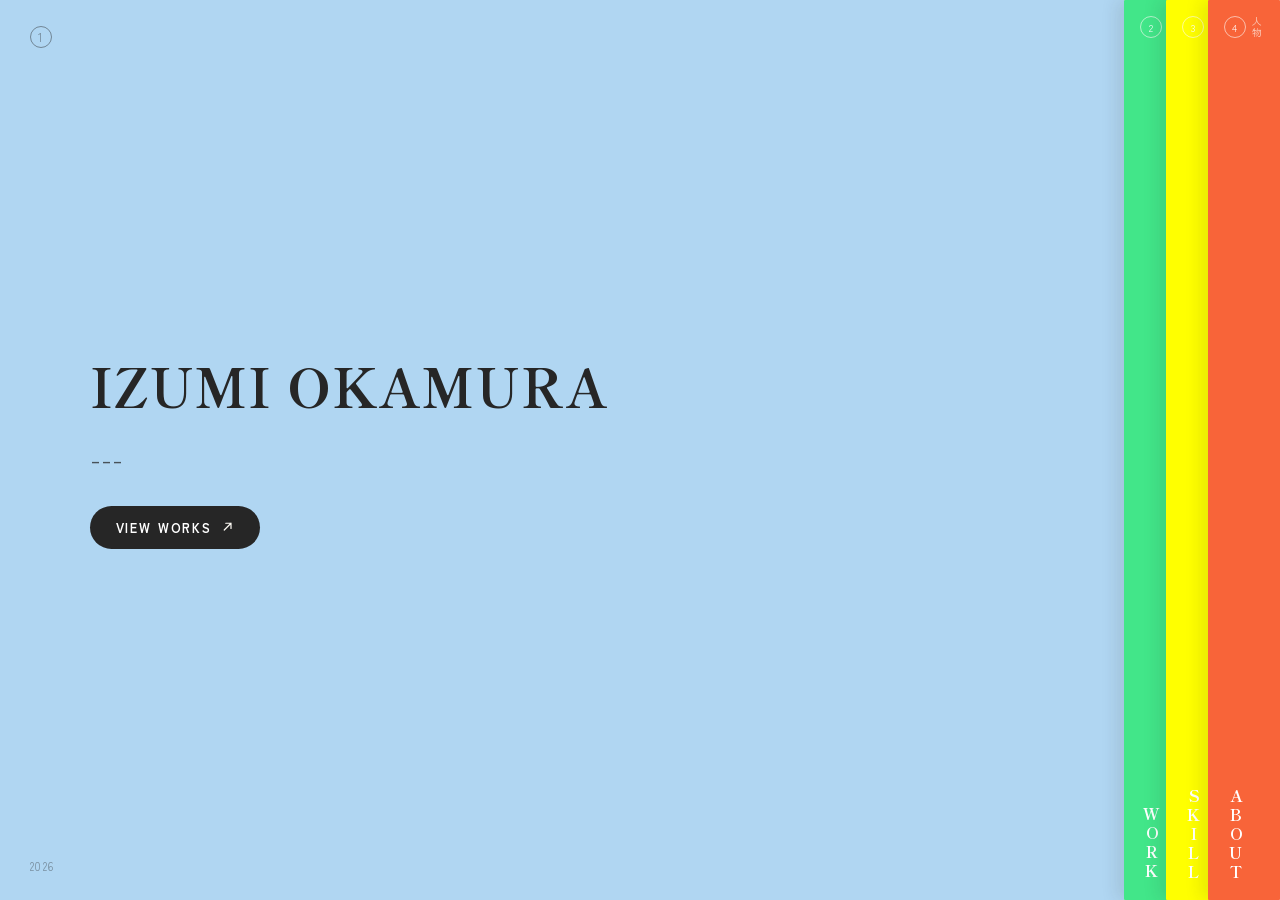
==== index.html @ 484911bc "file入れた" ====
<!DOCTYPE html>
<html lang="ja">

<head>
  <meta charset="UTF-8">
  <meta name="viewport" content="width=device-width, initial-scale=1.0, viewport-fit=cover">
  <title>IZUMI OKAMURA| PORTFOLIO</title>
  <link rel="preconnect" href="https://fonts.googleapis.com">
  <link
    href="https://fonts.googleapis.com/css2?family=Shippori+Mincho+B1:wght@500;700&family=Zen+Kaku+Gothic+New:wght@400;500;700&display=swap"
    rel="stylesheet">
  <link rel="stylesheet" href="css/style.css">
  <link rel="stylesheet" href="css/reset.css">
</head>

<body>

  <div class="top">

    <!-- ① メインカード -->
    <div class="card-main">
      <div class="card-index"><span class="num">1</span> </div>
      <div class="mark"></div>

      <div class="hero">
        <h1>IZUMI OKAMURA</h1>
        <p class="lead">
          ---
        </p>
        <a class="cta" href="works.html">
          VIEW WORKS
          <svg viewBox="0 0 16 16" fill="none">
            <path d="M3 12L12 3M12 3H5M12 3V10" stroke="#FDFBF5" stroke-width="1.6" stroke-linecap="round"
              stroke-linejoin="round" />
          </svg>
        </a>
      </div>

      <div class="year">2026</div>
    </div>

    <!-- ②③④ 重なったカード -->
    <nav class="stack" aria-label="Main navigation">
      <a class="card" href="works.html">
        <span class="card-num">2</span>
        <span class="card-jp">作品</span>
        <span class="card-label">WORK</span>
        <span class="card-en">Work</span>
        <span class="card-icon">
          <svg viewBox="0 0 16 16" fill="none">
            <path d="M3 12L12 3M12 3H5M12 3V10" stroke="#FDFBF5" stroke-width="1.6" stroke-linecap="round"
              stroke-linejoin="round" />
          </svg>
        </span>
      </a>

      <a class="card" href="skill.html">
        <span class="card-num">3</span>
        <span class="card-jp">技術</span>
        <span class="card-label">SKILL</span>
        <span class="card-en">Skill</span>
        <span class="card-icon">
          <svg viewBox="0 0 16 16" fill="none">
            <path d="M3 12L12 3M12 3H5M12 3V10" stroke="#FDFBF5" stroke-width="1.6" stroke-linecap="round"
              stroke-linejoin="round" />
          </svg>
        </span>
      </a>

      <a class="card" href="about.html">
        <span class="card-num">4</span>
        <span class="card-jp">人物</span>
        <span class="card-label">ABOUT</span>
        <span class="card-en">About</span>
        <span class="card-icon">
          <svg viewBox="0 0 16 16" fill="none">
            <path d="M3 12L12 3M12 3H5M12 3V10" stroke="#FDFBF5" stroke-width="1.6" stroke-linecap="round"
              stroke-linejoin="round" />
          </svg>
        </span>
      </a>
    </nav>

  </div>

</body>

</html>
---- css/style.css ----
@charset "UTF-8";

:root{
  --kinari: white;
  --kinari-deep: #F1EAD9;
  --sumi: #262626;
  --ai: #F86439;
  --beni: #42e689;
  --outo: yellow;
}

*{ box-sizing: border-box; margin:0; padding:0; }

html, body{
  height: 100%;
  width: 100%;
  overflow: hidden;           /* ← スクロール禁止（TOPページ用） */
  background: var(--kinari-deep);
  font-family: "Zen Kaku Gothic New", sans-serif;
  color: var(--sumi);
}

.top{
  position: relative;
  height: 100vh;
  height: 100dvh;             /* モバイルのアドレスバー分もケア */
  width: 100vw;
  display: flex;
}

/* ================= メインカード ================= */
.card-main{
  position:relative;
  flex: 1 1 auto;
  min-width: 0;
  background: transparent;
  box-shadow: 0 1px 0 white;
  overflow:hidden;
  display:flex;
  flex-direction:column;
  justify-content:center;
  padding: 0 7vw;
}

.card-main::before{
  content:"";
  position:absolute;
  inset:0;
  background-color: #B0D6F2;
  pointer-events:none;
}

.card-index{
  position:absolute;
  top: 26px;
  left: 30px;
  display:flex;
  align-items:center;
  gap:8px;
  font-size: 12px;
  letter-spacing:.1em;
  color: var(--sumi);
  opacity:.45;
}
.card-index .num{
  width: 22px; height: 22px;
  border-radius: 50%;
  border: 1px solid currentColor;
  display:flex; align-items:center; justify-content:center;
  font-size: 11px;
}

.mark{
  position:absolute;
  top: 26px;
  right: 34px;
  font-family:"Shippori Mincho B1", serif;
  font-weight:700;
  font-size: 12px;
  letter-spacing:.22em;
  color: var(--sumi);
  opacity:.5;
}

.hero{
  position: relative;
  display:flex;
  flex-direction:column;
  align-items:flex-start;
  gap: 18px;
  max-width: 40em;
}

.hero p{
  font-size: 24px;
}

.eyebrow{
  display:flex;
  align-items:center;
  gap: 10px;
  font-size: 12px;
  letter-spacing:.28em;
  color: var(--beni);
  font-weight:700;
}
.eyebrow::before{
  content:"";
  width: 24px;
  height: 1px;
  background: var(--beni);
}

h1{
  font-family:"Shippori Mincho B1", serif;
  font-weight:700;
  line-height:1.25;
  font-size: clamp(28px, 4.2vw, 54px);
  color: var(--sumi);
  letter-spacing:.02em;
}
h1 .accent{ color: var(--ai); }

.lead{
  font-size: clamp(13px, 1.1vw, 15px);
  line-height:1.9;
  color: var(--sumi);
  opacity:.75;
}

.cta{
  margin-top: 6px;
  display:inline-flex;
  align-items:center;
  gap: 10px;
  padding: 12px 26px;
  background: var(--sumi);
  color: var(--kinari);
  text-decoration:none;
  border-radius: 999px;
  font-size: 13px;
  letter-spacing:.14em;
  font-weight:700;
  transition: background .25s ease, transform .25s ease;
}
.cta:hover{ background: var(--ai); transform: translateX(2px); }
.cta svg{ width:12px; height:12px; }

.year{
  position:absolute;
  bottom: 26px;
  left: 30px;
  font-size: 11px;
  letter-spacing:.12em;
  color: var(--sumi);
  opacity:.4;
}

/* ================= 右：横に重なったカード群（TOPページ用） ================= */
.stack{
  display:flex;
  flex-direction:row;
  flex: 0 0 auto;
  height: 100%;
}

.card{
  --tone: var(--ai);
  position:relative;
  flex: 0 0 auto;
  height: 100%;
  width: 72px;
  margin-left: -30px;
  background: var(--tone);
  border-radius: 1px;
  box-shadow: -8px 0 16px rgba(42,37,34,0.10);
  overflow:hidden;
  text-decoration:none;
  cursor:pointer;
  transition: width .45s cubic-bezier(.22,1,.36,1), margin-left .45s cubic-bezier(.22,1,.36,1), box-shadow .3s ease;
  animation: settle .6s ease both;
}
.card:first-child{ margin-left: 0; }

.card:nth-child(1){ --tone: var(--beni); animation-delay:.05s; z-index: 1; }
.card:nth-child(2){ --tone: var(--outo); animation-delay:.15s; z-index: 2; }
.card:nth-child(3){ --tone: var(--ai); animation-delay:.25s; z-index: 3; }

.card:hover, .card:focus-visible{
  width: 176px;
  z-index: 10;
  box-shadow: -10px 0 22px rgba(42,37,34,0.16);
}
.card:focus-visible{ outline: 2px solid var(--kinari); outline-offset:-4px; }

.card-num{
  position:absolute;
  top: 16px; left: 16px;
  width: 22px; height: 22px;
  border-radius: 50%;
  border: 1px solid rgba(253,251,245,0.6);
  color: var(--kinari);
  display:flex; align-items:center; justify-content:center;
  font-size: 10px;
  letter-spacing:.02em;
}

.card-jp{
  position:absolute;
  top: 16px; right: 16px;
  writing-mode: vertical-rl;
  font-size: 10px;
  letter-spacing:.15em;
  color: rgba(253,251,245,0.7);
}

.card-label{
  position:absolute;
  left: 16px; bottom: 18px;
  writing-mode: vertical-rl;
  text-orientation: upright;
  font-family:"Shippori Mincho B1", serif;
  font-weight:700;
  font-size: 16px;
  letter-spacing:.18em;
  color: var(--kinari);
}

.card-icon{
  position:absolute;
  right: 18px; bottom: 18px;
  width: 34px; height: 34px;
  border-radius: 50%;
  background: rgba(253,251,245,0.18);
  display:flex; align-items:center; justify-content:center;
  opacity:0;
  transform: scale(.7);
  transition: opacity .3s ease .1s, transform .3s ease .1s;
}
.card:hover .card-icon, .card:focus-visible .card-icon{
  opacity:1; transform: scale(1);
}
.card-icon svg{ width:14px; height:14px; }

.card-en{
  position:absolute;
  left: 60px; bottom: 20px;
  font-family:"Shippori Mincho B1", serif;
  font-weight:700;
  font-size: 20px;
  color: var(--kinari);
  white-space:nowrap;
  opacity:0;
  transform: translateX(8px);
  transition: opacity .3s ease .1s, transform .35s ease .1s;
}
.card:hover .card-en, .card:focus-visible .card-en{
  opacity:1; transform: translateX(0);
}

@keyframes settle{
  from{ transform: translateY(16px); opacity:0; }
  to{ transform: translateY(0); opacity:1; }
}

@media (prefers-reduced-motion: reduce){
  .card, .card-icon, .card-en, .cta{ transition:none; animation:none; }
}

/* ---- レスポンシブ：1画面固定を維持しつつ縮小 ---- */
@media (max-width: 860px){
  .top{ padding: 14px; gap: 10px; }
  .card-main{ padding: 0 6vw; border-radius: 22px; }
  .card{ width: 56px; margin-left: -22px; border-radius: 18px; }
  .card:hover, .card:focus-visible{ width: 120px; }
  .card-label{ font-size: 14px; }
  .card-en{ font-size: 16px; left: 46px; }
  .year{ display:none; }
}

@media (max-width: 480px){
  .top{ padding: 10px; gap: 8px; }
  .card-main{ padding: 0 20px; border-radius: 18px; }
  .mark{ display:none; }
  .card-index{ font-size: 10px; }
  .lead{ font-size: 12px; }
  .cta{ padding: 10px 20px; font-size: 12px; }
  .card{ width: 44px; margin-left: -18px; border-radius: 14px; }
  .card:hover, .card:focus-visible{ width: 98px; }
  .card-num{ width:18px; height:18px; font-size:9px; }
  .card-jp{ display:none; }
  .card-label{ font-size: 12px; bottom: 14px; left: 12px; }
  .card-icon{ width: 26px; height: 26px; right: 12px; bottom: 12px; }
  .card-en{ font-size: 13px; left: 38px; bottom: 15px; }
}

/* works.css: WORKページ専用。style.css の共通トークン(--kinari等)を前提にしてます */

body.works-body{
  height: auto;
  overflow: auto;         /* ← TOPページと違い、こっちはスクロールOK */
  background: var(--kinari-deep);
}

/* ================= ヘッダー ================= */
.works-header{
  position: sticky;
  top: 0;
  z-index: 20;
  display:flex;
  align-items:center;
  justify-content:space-between;
  padding: 20px 32px;
  background: rgba(241,234,217,0.85);
  backdrop-filter: blur(6px);
  border-bottom: 1px solid rgba(38,38,38,0.08);
}

.works-header .brand{
  font-family:"Shippori Mincho B1", serif;
  font-weight:700;
  font-size: 13px;
  letter-spacing:.18em;
  color: var(--sumi);
  text-decoration:none;
  opacity:.8;
}

/* 小さいカードナビ（TOPの.stackを横並び・小型化したバージョン） */
.mini-stack{
  display:flex;
  gap: 6px;
}

.mini-card{
  display:flex;
  align-items:center;
  gap: 6px;
  padding: 7px 14px;
  border-radius: 999px;
  background: transparent;
  color: var(--sumi);
  text-decoration:none;
  font-size: 12px;
  letter-spacing:.08em;
  font-weight:500;
  opacity:.55;
  transition: background .2s ease, opacity .2s ease, color .2s ease;
}

.mini-card:hover{
  opacity: 1;
  background: rgba(38,38,38,0.06);
}

.mini-card.is-current{
  opacity: 1;
  background: var(--sumi);
  color: var(--kinari);
}

.mini-num{
  width: 16px; height: 16px;
  border-radius: 50%;
  border: 1px solid currentColor;
  font-size: 9px;
  display:flex; align-items:center; justify-content:center;
}

/* ================= メインコンテンツ ================= */
.works-main{
  max-width: 1100px;
  margin: 0 auto;
  padding: 64px 32px 100px;
}

.works-intro{
  max-width: 40em;
  margin-bottom: 48px;
}

.works-intro .eyebrow{
  display:flex;
  align-items:center;
  gap: 10px;
  font-size: 12px;
  letter-spacing:.28em;
  color: var(--beni);
  font-weight:700;
  margin-bottom: 14px;
}
.works-intro .eyebrow::before{
  content:"";
  width: 24px;
  height: 1px;
  background: var(--beni);
}

.works-intro h1{
  font-family:"Shippori Mincho B1", serif;
  font-weight:700;
  font-size: clamp(28px, 3.6vw, 44px);
  margin-bottom: 16px;
}

.works-intro .lead{
  font-size: 14px;
  line-height:1.9;
  opacity:.75;
}

/* ================= 作品グリッド ================= */
.works-grid{
  display:grid;
  grid-template-columns: repeat(auto-fit, minmax(260px, 1fr));
  gap: 24px;
}

.work-card{
  --tone: var(--ai);
  position:relative;
  display:flex;
  flex-direction:column;
  background: var(--kinari);
  border-radius: 20px;
  overflow:hidden;
  text-decoration:none;
  color: var(--sumi);
  box-shadow: 0 1px 0 rgba(38,38,38,0.05);
  transition: transform .3s ease, box-shadow .3s ease;
}

.work-card:hover{
  transform: translateY(-4px);
  box-shadow: 0 14px 28px rgba(38,38,38,0.12);
}

.work-thumb{
  height: 150px;
  display:flex;
  align-items:center;
  justify-content:center;
  background: var(--tone);
}
.work-thumb svg{ width: 44px; height: 44px; opacity:.9; }

.work-body{
  padding: 20px 22px 24px;
  display:flex;
  flex-direction:column;
  gap: 8px;
}

.work-tag{
  font-size: 10px;
  letter-spacing:.14em;
  font-weight:700;
  color: var(--tone);
  filter: brightness(.7);
}

.work-body h2{
  font-family:"Shippori Mincho B1", serif;
  font-weight:700;
  font-size: 18px;
  line-height:1.4;
}

.work-body p{
  font-size: 12.5px;
  line-height:1.8;
  opacity:.7;
}

.work-stack{
  display:flex;
  flex-wrap:wrap;
  gap: 6px;
  margin-top: 6px;
  list-style:none;
}
.work-stack li{
  font-size: 10px;
  letter-spacing:.04em;
  padding: 4px 10px;
  border-radius: 999px;
  background: rgba(38,38,38,0.06);
  opacity:.7;
}

.work-card--placeholder{
  opacity: .55;
  cursor: default;
}
.work-card--placeholder:hover{
  transform:none;
  box-shadow: 0 1px 0 rgba(38,38,38,0.05);
}

/* ---- レスポンシブ ---- */
@media (max-width: 640px){
  .works-header{ padding: 14px 18px; flex-wrap:wrap; gap: 10px; }
  .mini-card{ padding: 6px 10px; font-size: 11px; }
  .mini-label{ display: none; }
  .works-main{ padding: 40px 18px 80px; }
  .works-intro{ margin-bottom: 32px; }
}
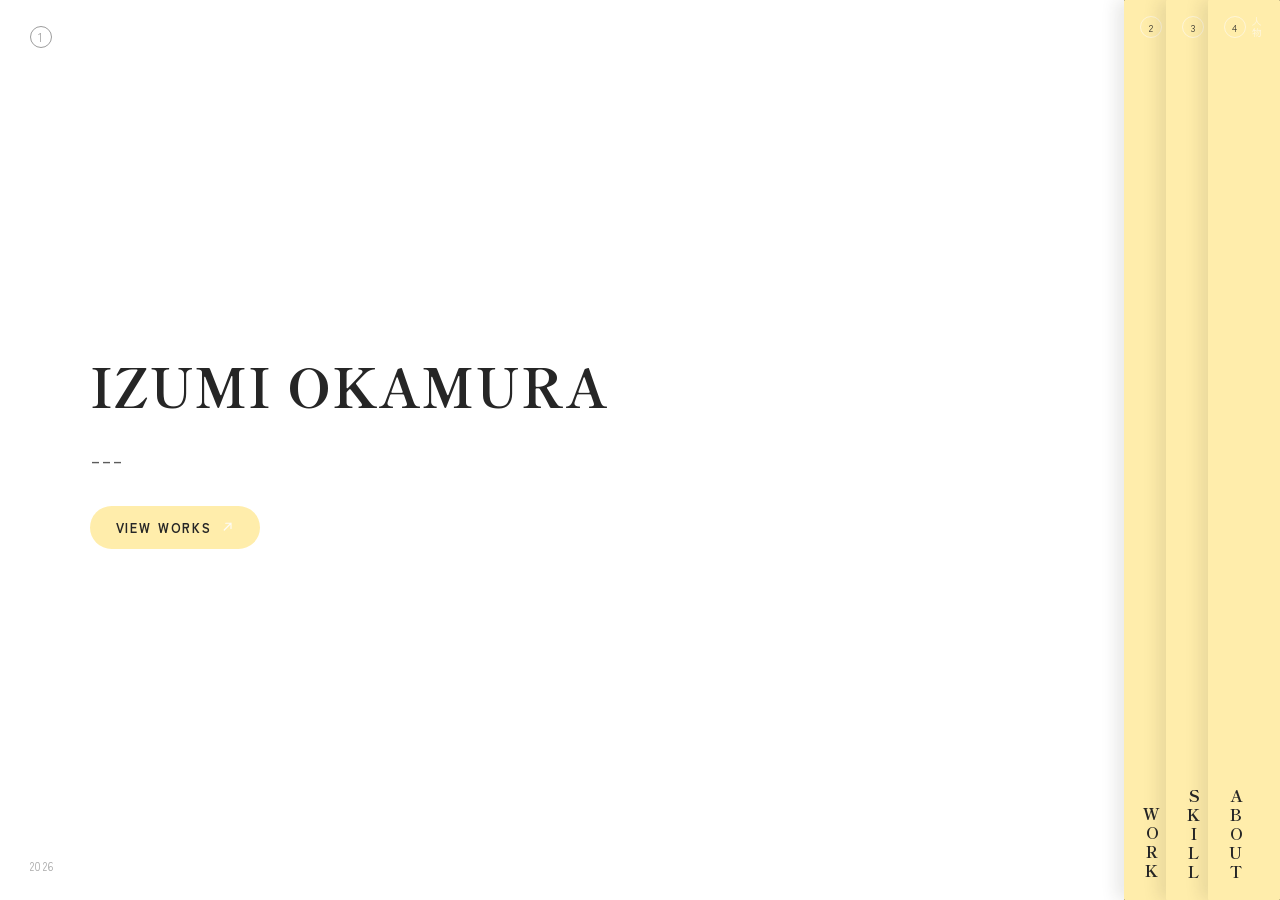
==== commit 73b17983: "additional work-page" ====
--- a/index.html
+++ b/index.html
@@ -4,7 +4,7 @@
 <head>
   <meta charset="UTF-8">
   <meta name="viewport" content="width=device-width, initial-scale=1.0, viewport-fit=cover">
-  <title>IZUMI OKAMURA| PORTFOLIO</title>
+  <title>IZUMI OKAMURA | PORTFOLIO</title>
   <link rel="preconnect" href="https://fonts.googleapis.com">
   <link
     href="https://fonts.googleapis.com/css2?family=Shippori+Mincho+B1:wght@500;700&family=Zen+Kaku+Gothic+New:wght@400;500;700&display=swap"
--- a/css/style.css
+++ b/css/style.css
@@ -1,12 +1,12 @@
 @charset "UTF-8";
 
 :root{
-  --kinari: white;
-  --kinari-deep: #F1EAD9;
+  --kinari: #262626;
+  --kinari-deep: #262626;
   --sumi: #262626;
-  --ai: #F86439;
-  --beni: #42e689;
-  --outo: yellow;
+  --ai: #ffedab;
+  --beni: #ffedab;
+  --outo: #ffedab;
 }
 
 *{ box-sizing: border-box; margin:0; padding:0; }
@@ -14,7 +14,7 @@
 html, body{
   height: 100%;
   width: 100%;
-  overflow: hidden;           /* ← スクロール禁止（TOPページ用） */
+  overflow: hidden;
   background: var(--kinari-deep);
   font-family: "Zen Kaku Gothic New", sans-serif;
   color: var(--sumi);
@@ -46,7 +46,7 @@
   content:"";
   position:absolute;
   inset:0;
-  background-color: #B0D6F2;
+  background-color:white;
   pointer-events:none;
 }
 
@@ -134,8 +134,8 @@
   align-items:center;
   gap: 10px;
   padding: 12px 26px;
-  background: var(--sumi);
-  color: var(--kinari);
+  background: #ffedab;
+  color: #262626;
   text-decoration:none;
   border-radius: 999px;
   font-size: 13px;
@@ -267,6 +267,108 @@
   .card, .card-icon, .card-en, .cta{ transition:none; animation:none; }
 }
 
+/* ================= skill================= */
+
+.skill-section{
+  margin-bottom: 48px;
+}
+
+.skill-section-title{
+  display:flex;
+  align-items:center;
+  gap: 12px;
+  font-family:"Shippori Mincho B1", serif;
+  font-weight:700;
+  font-size: 20px;
+  margin-bottom: 20px;
+}
+
+.skill-num{
+  font-family:"Zen Kaku Gothic New", sans-serif;
+  font-size: 11px;
+  font-weight:700;
+  letter-spacing:.1em;
+  color: var(--sumi);
+  opacity:.4;
+  border: 1px solid currentColor;
+  border-radius: 999px;
+  padding: 3px 10px;
+}
+
+.skill-grid{
+  display:grid;
+  grid-template-columns: repeat(auto-fit, minmax(220px, 1fr));
+  gap: 18px;
+}
+
+.skill-card{
+  --tone: var(--ai);
+  background:#ccc;
+  border-radius: 16px;
+  padding: 20px 22px;
+  box-shadow: 0 1px 0 rgba(38,38,38,0.05);
+}
+
+.skill-name{
+  display:block;
+  font-family:"Shippori Mincho B1", serif;
+  font-weight:700;
+  font-size: 15px;
+  margin-bottom: 10px;
+}
+
+.skill-bar{
+  height: 6px;
+  border-radius: 999px;
+  background: rgba(38,38,38,0.08);
+  overflow:hidden;
+  margin-bottom: 12px;
+}
+.skill-bar span{
+  display:block;
+  height: 100%;
+  background: white;
+  border-radius: inherit;
+}
+
+.skill-card p{
+  font-size: 12px;
+  line-height:1.8;
+  opacity:.7;
+}
+
+.skill-tags{
+  display:flex;
+  flex-wrap:wrap;
+  gap: 10px;
+}
+.skill-tags span{
+  font-size: 12px;
+  letter-spacing:.04em;
+  padding: 8px 16px;
+  border-radius: 999px;
+  background: #ccc;
+  box-shadow: 0 1px 0 rgba(38,38,38,0.05);
+}
+
+.skill-section--highlight{
+  background: rgba(248,100,57,0.06);
+  border-radius: 20px;
+  padding: 28px 28px 32px;
+}
+
+.skill-note{
+  margin-top: 18px;
+  font-size: 13px;
+  line-height:1.9;
+  opacity:.75;
+  max-width: 42em;
+}
+
+@media (max-width: 640px){
+  .skill-section--highlight{ padding: 20px; }
+}
+
 /* ---- レスポンシブ：1画面固定を維持しつつ縮小 ---- */
 @media (max-width: 860px){
   .top{ padding: 14px; gap: 10px; }
@@ -295,11 +397,11 @@
 }
 
 /* works.css: WORKページ専用。style.css の共通トークン(--kinari等)を前提にしてます */
-
+html.works-page,
 body.works-body{
   height: auto;
-  overflow: auto;         /* ← TOPページと違い、こっちはスクロールOK */
-  background: var(--kinari-deep);
+  overflow: auto; 
+  background: white;
 }
 
 /* ================= ヘッダー ================= */
@@ -311,7 +413,7 @@
   align-items:center;
   justify-content:space-between;
   padding: 20px 32px;
-  background: rgba(241,234,217,0.85);
+  background: #ffedab;
   backdrop-filter: blur(6px);
   border-bottom: 1px solid rgba(38,38,38,0.08);
 }
@@ -321,7 +423,7 @@
   font-weight:700;
   font-size: 13px;
   letter-spacing:.18em;
-  color: var(--sumi);
+  color: whitesmoke;
   text-decoration:none;
   opacity:.8;
 }
@@ -339,7 +441,7 @@
   padding: 7px 14px;
   border-radius: 999px;
   background: transparent;
-  color: var(--sumi);
+  color: white;
   text-decoration:none;
   font-size: 12px;
   letter-spacing:.08em;
@@ -355,7 +457,7 @@
 
 .mini-card.is-current{
   opacity: 1;
-  background: var(--sumi);
+  background: white;
   color: var(--kinari);
 }
 
@@ -393,7 +495,7 @@
   content:"";
   width: 24px;
   height: 1px;
-  background: var(--beni);
+  background: lightblue;
 }
 
 .works-intro h1{
@@ -421,7 +523,7 @@
   position:relative;
   display:flex;
   flex-direction:column;
-  background: var(--kinari);
+  background: white;
   border-radius: 20px;
   overflow:hidden;
   text-decoration:none;
@@ -497,6 +599,16 @@
   box-shadow: 0 1px 0 rgba(38,38,38,0.05);
 }
 
+
+
+
+
+
+
+
+
+
+
 /* ---- レスポンシブ ---- */
 @media (max-width: 640px){
   .works-header{ padding: 14px 18px; flex-wrap:wrap; gap: 10px; }
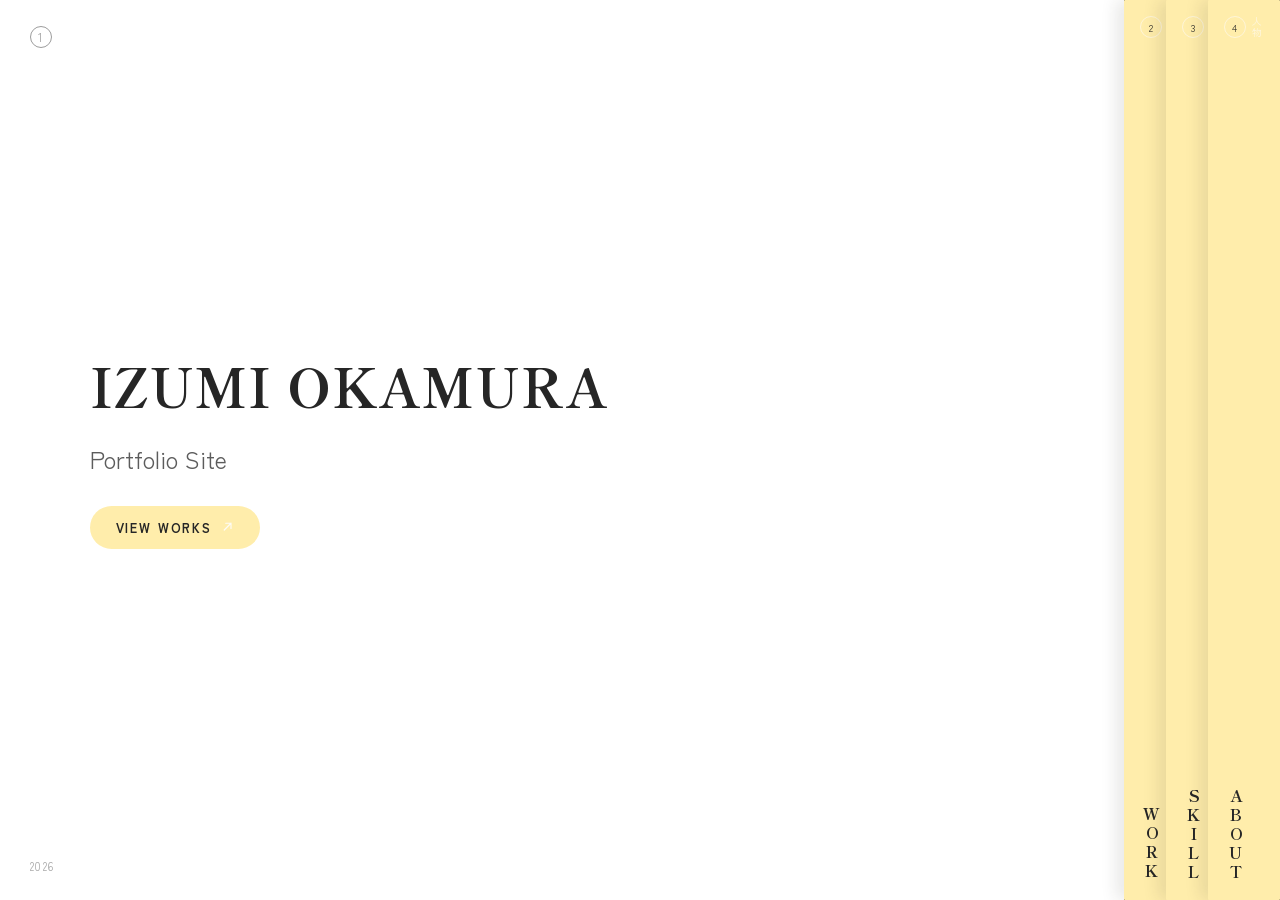
==== commit 186a3bec: "aboutページの追加" ====
--- a/index.html
+++ b/index.html
@@ -25,7 +25,7 @@
       <div class="hero">
         <h1>IZUMI OKAMURA</h1>
         <p class="lead">
-          ---
+          Portfolio Site
         </p>
         <a class="cta" href="works.html">
           VIEW WORKS
--- a/css/style.css
+++ b/css/style.css
@@ -1,6 +1,6 @@
 @charset "UTF-8";
 
-:root{
+:root {
   --kinari: #262626;
   --kinari-deep: #262626;
   --sumi: #262626;
@@ -9,9 +9,14 @@
   --outo: #ffedab;
 }
 
-*{ box-sizing: border-box; margin:0; padding:0; }
-
-html, body{
+* {
+  box-sizing: border-box;
+  margin: 0;
+  padding: 0;
+}
+
+html,
+body {
   height: 100%;
   width: 100%;
   overflow: hidden;
@@ -20,586 +25,1220 @@
   color: var(--sumi);
 }
 
-.top{
+.top {
   position: relative;
   height: 100vh;
-  height: 100dvh;             /* モバイルのアドレスバー分もケア */
+  height: 100dvh;
   width: 100vw;
   display: flex;
 }
 
 /* ================= メインカード ================= */
-.card-main{
-  position:relative;
+.card-main {
+  position: relative;
   flex: 1 1 auto;
   min-width: 0;
   background: transparent;
   box-shadow: 0 1px 0 white;
-  overflow:hidden;
-  display:flex;
-  flex-direction:column;
-  justify-content:center;
+  overflow: hidden;
+  display: flex;
+  flex-direction: column;
+  justify-content: center;
   padding: 0 7vw;
 }
 
-.card-main::before{
-  content:"";
-  position:absolute;
-  inset:0;
-  background-color:white;
-  pointer-events:none;
-}
-
-.card-index{
-  position:absolute;
+.card-main::before {
+  content: "";
+  position: absolute;
+  inset: 0;
+  background-color: white;
+  pointer-events: none;
+}
+
+.card-index {
+  position: absolute;
   top: 26px;
   left: 30px;
-  display:flex;
-  align-items:center;
-  gap:8px;
+  display: flex;
+  align-items: center;
+  gap: 8px;
   font-size: 12px;
-  letter-spacing:.1em;
+  letter-spacing: .1em;
   color: var(--sumi);
-  opacity:.45;
-}
-.card-index .num{
-  width: 22px; height: 22px;
+  opacity: .45;
+}
+
+.card-index .num {
+  width: 22px;
+  height: 22px;
   border-radius: 50%;
   border: 1px solid currentColor;
-  display:flex; align-items:center; justify-content:center;
+  display: flex;
+  align-items: center;
+  justify-content: center;
   font-size: 11px;
 }
 
-.mark{
-  position:absolute;
+.mark {
+  position: absolute;
   top: 26px;
   right: 34px;
-  font-family:"Shippori Mincho B1", serif;
-  font-weight:700;
+  font-family: "Shippori Mincho B1", serif;
+  font-weight: 700;
   font-size: 12px;
-  letter-spacing:.22em;
+  letter-spacing: .22em;
   color: var(--sumi);
-  opacity:.5;
-}
-
-.hero{
+  opacity: .5;
+}
+
+.hero {
   position: relative;
-  display:flex;
-  flex-direction:column;
-  align-items:flex-start;
+  display: flex;
+  flex-direction: column;
+  align-items: flex-start;
   gap: 18px;
   max-width: 40em;
 }
 
-.hero p{
+.hero p {
   font-size: 24px;
 }
 
-.eyebrow{
-  display:flex;
-  align-items:center;
+.eyebrow {
+  display: flex;
+  align-items: center;
   gap: 10px;
   font-size: 12px;
-  letter-spacing:.28em;
+  letter-spacing: .28em;
   color: var(--beni);
-  font-weight:700;
-}
-.eyebrow::before{
-  content:"";
+  font-weight: 700;
+}
+
+.eyebrow::before {
+  content: "";
   width: 24px;
   height: 1px;
   background: var(--beni);
 }
 
-h1{
-  font-family:"Shippori Mincho B1", serif;
-  font-weight:700;
-  line-height:1.25;
+h1 {
+  font-family: "Shippori Mincho B1", serif;
+  font-weight: 700;
+  line-height: 1.25;
   font-size: clamp(28px, 4.2vw, 54px);
   color: var(--sumi);
-  letter-spacing:.02em;
-}
-h1 .accent{ color: var(--ai); }
-
-.lead{
+  letter-spacing: .02em;
+}
+
+h1 .accent {
+  color: var(--ai);
+}
+
+.lead {
   font-size: clamp(13px, 1.1vw, 15px);
-  line-height:1.9;
+  line-height: 1.9;
   color: var(--sumi);
-  opacity:.75;
-}
-
-.cta{
+  opacity: .75;
+}
+
+.cta {
   margin-top: 6px;
-  display:inline-flex;
-  align-items:center;
+  display: inline-flex;
+  align-items: center;
   gap: 10px;
   padding: 12px 26px;
   background: #ffedab;
   color: #262626;
-  text-decoration:none;
+  text-decoration: none;
   border-radius: 999px;
   font-size: 13px;
-  letter-spacing:.14em;
-  font-weight:700;
+  letter-spacing: .14em;
+  font-weight: 700;
   transition: background .25s ease, transform .25s ease;
 }
-.cta:hover{ background: var(--ai); transform: translateX(2px); }
-.cta svg{ width:12px; height:12px; }
-
-.year{
-  position:absolute;
+
+.cta:hover {
+  background: var(--ai);
+  transform: translateX(2px);
+}
+
+.cta svg {
+  width: 12px;
+  height: 12px;
+}
+
+.year {
+  position: absolute;
   bottom: 26px;
   left: 30px;
   font-size: 11px;
-  letter-spacing:.12em;
+  letter-spacing: .12em;
   color: var(--sumi);
-  opacity:.4;
+  opacity: .4;
 }
 
 /* ================= 右：横に重なったカード群（TOPページ用） ================= */
-.stack{
-  display:flex;
-  flex-direction:row;
+.stack {
+  display: flex;
+  flex-direction: row;
   flex: 0 0 auto;
   height: 100%;
 }
 
-.card{
+.card {
   --tone: var(--ai);
-  position:relative;
+  position: relative;
   flex: 0 0 auto;
   height: 100%;
   width: 72px;
   margin-left: -30px;
   background: var(--tone);
   border-radius: 1px;
-  box-shadow: -8px 0 16px rgba(42,37,34,0.10);
-  overflow:hidden;
-  text-decoration:none;
-  cursor:pointer;
-  transition: width .45s cubic-bezier(.22,1,.36,1), margin-left .45s cubic-bezier(.22,1,.36,1), box-shadow .3s ease;
+  box-shadow: -8px 0 16px rgba(42, 37, 34, 0.10);
+  overflow: hidden;
+  text-decoration: none;
+  cursor: pointer;
+  transition: width .45s cubic-bezier(.22, 1, .36, 1), margin-left .45s cubic-bezier(.22, 1, .36, 1), box-shadow .3s ease;
   animation: settle .6s ease both;
 }
-.card:first-child{ margin-left: 0; }
-
-.card:nth-child(1){ --tone: var(--beni); animation-delay:.05s; z-index: 1; }
-.card:nth-child(2){ --tone: var(--outo); animation-delay:.15s; z-index: 2; }
-.card:nth-child(3){ --tone: var(--ai); animation-delay:.25s; z-index: 3; }
-
-.card:hover, .card:focus-visible{
+
+.card:first-child {
+  margin-left: 0;
+}
+
+.card:nth-child(1) {
+  --tone: var(--beni);
+  animation-delay: .05s;
+  z-index: 1;
+}
+
+.card:nth-child(2) {
+  --tone: var(--outo);
+  animation-delay: .15s;
+  z-index: 2;
+}
+
+.card:nth-child(3) {
+  --tone: var(--ai);
+  animation-delay: .25s;
+  z-index: 3;
+}
+
+.card:hover,
+.card:focus-visible {
   width: 176px;
   z-index: 10;
-  box-shadow: -10px 0 22px rgba(42,37,34,0.16);
-}
-.card:focus-visible{ outline: 2px solid var(--kinari); outline-offset:-4px; }
-
-.card-num{
-  position:absolute;
-  top: 16px; left: 16px;
-  width: 22px; height: 22px;
+  box-shadow: -10px 0 22px rgba(42, 37, 34, 0.16);
+}
+
+.card:focus-visible {
+  outline: 2px solid var(--kinari);
+  outline-offset: -4px;
+}
+
+.card-num {
+  position: absolute;
+  top: 16px;
+  left: 16px;
+  width: 22px;
+  height: 22px;
   border-radius: 50%;
-  border: 1px solid rgba(253,251,245,0.6);
+  border: 1px solid rgba(253, 251, 245, 0.6);
   color: var(--kinari);
-  display:flex; align-items:center; justify-content:center;
+  display: flex;
+  align-items: center;
+  justify-content: center;
   font-size: 10px;
-  letter-spacing:.02em;
-}
-
-.card-jp{
-  position:absolute;
-  top: 16px; right: 16px;
+  letter-spacing: .02em;
+}
+
+.card-jp {
+  position: absolute;
+  top: 16px;
+  right: 16px;
   writing-mode: vertical-rl;
   font-size: 10px;
-  letter-spacing:.15em;
-  color: rgba(253,251,245,0.7);
-}
-
-.card-label{
-  position:absolute;
-  left: 16px; bottom: 18px;
+  letter-spacing: .15em;
+  color: rgba(253, 251, 245, 0.7);
+}
+
+.card-label {
+  position: absolute;
+  left: 16px;
+  bottom: 18px;
   writing-mode: vertical-rl;
   text-orientation: upright;
-  font-family:"Shippori Mincho B1", serif;
-  font-weight:700;
+  font-family: "Shippori Mincho B1", serif;
+  font-weight: 700;
   font-size: 16px;
-  letter-spacing:.18em;
+  letter-spacing: .18em;
   color: var(--kinari);
 }
 
-.card-icon{
-  position:absolute;
-  right: 18px; bottom: 18px;
-  width: 34px; height: 34px;
+.card-icon {
+  position: absolute;
+  right: 18px;
+  bottom: 18px;
+  width: 34px;
+  height: 34px;
   border-radius: 50%;
-  background: rgba(253,251,245,0.18);
-  display:flex; align-items:center; justify-content:center;
-  opacity:0;
+  background: rgba(253, 251, 245, 0.18);
+  display: flex;
+  align-items: center;
+  justify-content: center;
+  opacity: 0;
   transform: scale(.7);
   transition: opacity .3s ease .1s, transform .3s ease .1s;
 }
-.card:hover .card-icon, .card:focus-visible .card-icon{
-  opacity:1; transform: scale(1);
-}
-.card-icon svg{ width:14px; height:14px; }
-
-.card-en{
-  position:absolute;
-  left: 60px; bottom: 20px;
-  font-family:"Shippori Mincho B1", serif;
-  font-weight:700;
+
+.card:hover .card-icon,
+.card:focus-visible .card-icon {
+  opacity: 1;
+  transform: scale(1);
+}
+
+.card-icon svg {
+  width: 14px;
+  height: 14px;
+}
+
+.card-en {
+  position: absolute;
+  left: 60px;
+  bottom: 20px;
+  font-family: "Shippori Mincho B1", serif;
+  font-weight: 700;
   font-size: 20px;
   color: var(--kinari);
-  white-space:nowrap;
-  opacity:0;
+  white-space: nowrap;
+  opacity: 0;
   transform: translateX(8px);
   transition: opacity .3s ease .1s, transform .35s ease .1s;
 }
-.card:hover .card-en, .card:focus-visible .card-en{
-  opacity:1; transform: translateX(0);
-}
-
-@keyframes settle{
-  from{ transform: translateY(16px); opacity:0; }
-  to{ transform: translateY(0); opacity:1; }
-}
-
-@media (prefers-reduced-motion: reduce){
-  .card, .card-icon, .card-en, .cta{ transition:none; animation:none; }
+
+.card:hover .card-en,
+.card:focus-visible .card-en {
+  opacity: 1;
+  transform: translateX(0);
+}
+
+@keyframes settle {
+  from {
+    transform: translateY(16px);
+    opacity: 0;
+  }
+
+  to {
+    transform: translateY(0);
+    opacity: 1;
+  }
+}
+
+@media (prefers-reduced-motion: reduce) {
+
+  .card,
+  .card-icon,
+  .card-en,
+  .cta {
+    transition: none;
+    animation: none;
+  }
 }
 
 /* ================= skill================= */
 
-.skill-section{
+.skill-section {
   margin-bottom: 48px;
 }
 
-.skill-section-title{
-  display:flex;
-  align-items:center;
+.skill-section-title {
+  display: flex;
+  align-items: center;
   gap: 12px;
-  font-family:"Shippori Mincho B1", serif;
-  font-weight:700;
+  font-family: "Shippori Mincho B1", serif;
+  font-weight: 700;
   font-size: 20px;
   margin-bottom: 20px;
 }
 
-.skill-num{
-  font-family:"Zen Kaku Gothic New", sans-serif;
+.skill-num {
+  font-family: "Zen Kaku Gothic New", sans-serif;
   font-size: 11px;
-  font-weight:700;
-  letter-spacing:.1em;
+  font-weight: 700;
+  letter-spacing: .1em;
   color: var(--sumi);
-  opacity:.4;
+  opacity: .4;
   border: 1px solid currentColor;
   border-radius: 999px;
   padding: 3px 10px;
 }
 
-.skill-grid{
-  display:grid;
+.skill-grid {
+  display: grid;
   grid-template-columns: repeat(auto-fit, minmax(220px, 1fr));
   gap: 18px;
 }
 
-.skill-card{
+.skill-card {
   --tone: var(--ai);
-  background:#ccc;
+  background: #ccc;
   border-radius: 16px;
   padding: 20px 22px;
-  box-shadow: 0 1px 0 rgba(38,38,38,0.05);
-}
-
-.skill-name{
-  display:block;
-  font-family:"Shippori Mincho B1", serif;
-  font-weight:700;
+  box-shadow: 0 1px 0 rgba(38, 38, 38, 0.05);
+}
+
+.skill-name {
+  display: block;
+  font-family: "Shippori Mincho B1", serif;
+  font-weight: 700;
   font-size: 15px;
   margin-bottom: 10px;
 }
 
-.skill-bar{
+.skill-bar {
   height: 6px;
   border-radius: 999px;
-  background: rgba(38,38,38,0.08);
-  overflow:hidden;
+  background: rgba(38, 38, 38, 0.08);
+  overflow: hidden;
   margin-bottom: 12px;
 }
-.skill-bar span{
-  display:block;
+
+.skill-bar span {
+  display: block;
   height: 100%;
   background: white;
   border-radius: inherit;
 }
 
-.skill-card p{
+.skill-card p {
   font-size: 12px;
-  line-height:1.8;
-  opacity:.7;
-}
-
-.skill-tags{
-  display:flex;
-  flex-wrap:wrap;
+  line-height: 1.8;
+  opacity: .7;
+}
+
+.skill-tags {
+  display: flex;
+  flex-wrap: wrap;
   gap: 10px;
 }
-.skill-tags span{
+
+.skill-tags span {
   font-size: 12px;
-  letter-spacing:.04em;
+  letter-spacing: .04em;
   padding: 8px 16px;
   border-radius: 999px;
   background: #ccc;
-  box-shadow: 0 1px 0 rgba(38,38,38,0.05);
-}
-
-.skill-section--highlight{
-  background: rgba(248,100,57,0.06);
+  box-shadow: 0 1px 0 rgba(38, 38, 38, 0.05);
+}
+
+.skill-section--highlight {
+  background: rgba(248, 100, 57, 0.06);
   border-radius: 20px;
   padding: 28px 28px 32px;
 }
 
-.skill-note{
+.skill-note {
   margin-top: 18px;
   font-size: 13px;
-  line-height:1.9;
-  opacity:.75;
+  line-height: 1.9;
+  opacity: .75;
   max-width: 42em;
 }
 
-@media (max-width: 640px){
-  .skill-section--highlight{ padding: 20px; }
+@media (max-width: 640px) {
+  .skill-section--highlight {
+    padding: 20px;
+  }
 }
 
 /* ---- レスポンシブ：1画面固定を維持しつつ縮小 ---- */
-@media (max-width: 860px){
-  .top{ padding: 14px; gap: 10px; }
-  .card-main{ padding: 0 6vw; border-radius: 22px; }
-  .card{ width: 56px; margin-left: -22px; border-radius: 18px; }
-  .card:hover, .card:focus-visible{ width: 120px; }
-  .card-label{ font-size: 14px; }
-  .card-en{ font-size: 16px; left: 46px; }
-  .year{ display:none; }
-}
-
-@media (max-width: 480px){
-  .top{ padding: 10px; gap: 8px; }
-  .card-main{ padding: 0 20px; border-radius: 18px; }
-  .mark{ display:none; }
-  .card-index{ font-size: 10px; }
-  .lead{ font-size: 12px; }
-  .cta{ padding: 10px 20px; font-size: 12px; }
-  .card{ width: 44px; margin-left: -18px; border-radius: 14px; }
-  .card:hover, .card:focus-visible{ width: 98px; }
-  .card-num{ width:18px; height:18px; font-size:9px; }
-  .card-jp{ display:none; }
-  .card-label{ font-size: 12px; bottom: 14px; left: 12px; }
-  .card-icon{ width: 26px; height: 26px; right: 12px; bottom: 12px; }
-  .card-en{ font-size: 13px; left: 38px; bottom: 15px; }
+@media (max-width: 860px) {
+  .top {
+    padding: 14px;
+    gap: 10px;
+  }
+
+  .card-main {
+    padding: 0 6vw;
+    border-radius: 22px;
+  }
+
+  .card {
+    width: 56px;
+    margin-left: -22px;
+    border-radius: 18px;
+  }
+
+  .card:hover,
+  .card:focus-visible {
+    width: 120px;
+  }
+
+  .card-label {
+    font-size: 14px;
+  }
+
+  .card-en {
+    font-size: 16px;
+    left: 46px;
+  }
+
+  .year {
+    display: none;
+  }
+}
+
+@media (max-width: 480px) {
+  .top {
+    padding: 10px;
+    gap: 8px;
+  }
+
+  .card-main {
+    padding: 0 20px;
+    border-radius: 18px;
+  }
+
+  .mark {
+    display: none;
+  }
+
+  .card-index {
+    font-size: 10px;
+  }
+
+  .lead {
+    font-size: 12px;
+  }
+
+  .cta {
+    padding: 10px 20px;
+    font-size: 12px;
+  }
+
+  .card {
+    width: 44px;
+    margin-left: -18px;
+    border-radius: 14px;
+  }
+
+  .card:hover,
+  .card:focus-visible {
+    width: 98px;
+  }
+
+  .card-num {
+    width: 18px;
+    height: 18px;
+    font-size: 9px;
+  }
+
+  .card-jp {
+    display: none;
+  }
+
+  .card-label {
+    font-size: 12px;
+    bottom: 14px;
+    left: 12px;
+  }
+
+  .card-icon {
+    width: 26px;
+    height: 26px;
+    right: 12px;
+    bottom: 12px;
+  }
+
+  .card-en {
+    font-size: 13px;
+    left: 38px;
+    bottom: 15px;
+  }
 }
 
 /* works.css: WORKページ専用。style.css の共通トークン(--kinari等)を前提にしてます */
 html.works-page,
-body.works-body{
+body.works-body {
   height: auto;
-  overflow: auto; 
+  overflow: auto;
   background: white;
 }
 
 /* ================= ヘッダー ================= */
-.works-header{
+.works-header {
   position: sticky;
   top: 0;
   z-index: 20;
-  display:flex;
-  align-items:center;
-  justify-content:space-between;
+  display: flex;
+  align-items: center;
+  justify-content: space-between;
   padding: 20px 32px;
   background: #ffedab;
   backdrop-filter: blur(6px);
-  border-bottom: 1px solid rgba(38,38,38,0.08);
-}
-
-.works-header .brand{
-  font-family:"Shippori Mincho B1", serif;
-  font-weight:700;
+  border-bottom: 1px solid rgba(38, 38, 38, 0.08);
+}
+
+.works-header .brand {
+  font-family: "Shippori Mincho B1", serif;
+  font-weight: 700;
   font-size: 13px;
-  letter-spacing:.18em;
+  letter-spacing: .18em;
   color: whitesmoke;
-  text-decoration:none;
-  opacity:.8;
+  text-decoration: none;
+  opacity: .8;
 }
 
 /* 小さいカードナビ（TOPの.stackを横並び・小型化したバージョン） */
-.mini-stack{
-  display:flex;
+.mini-stack {
+  display: flex;
   gap: 6px;
 }
 
-.mini-card{
-  display:flex;
-  align-items:center;
+.mini-card {
+  display: flex;
+  align-items: center;
   gap: 6px;
   padding: 7px 14px;
   border-radius: 999px;
   background: transparent;
   color: white;
-  text-decoration:none;
+  text-decoration: none;
   font-size: 12px;
-  letter-spacing:.08em;
-  font-weight:500;
-  opacity:.55;
+  letter-spacing: .08em;
+  font-weight: 500;
+  opacity: .55;
   transition: background .2s ease, opacity .2s ease, color .2s ease;
 }
 
-.mini-card:hover{
+.mini-card:hover {
   opacity: 1;
-  background: rgba(38,38,38,0.06);
-}
-
-.mini-card.is-current{
+  background: rgba(38, 38, 38, 0.06);
+}
+
+.mini-card.is-current {
   opacity: 1;
   background: white;
   color: var(--kinari);
 }
 
-.mini-num{
-  width: 16px; height: 16px;
+.mini-num {
+  width: 16px;
+  height: 16px;
   border-radius: 50%;
   border: 1px solid currentColor;
   font-size: 9px;
-  display:flex; align-items:center; justify-content:center;
+  display: flex;
+  align-items: center;
+  justify-content: center;
 }
 
 /* ================= メインコンテンツ ================= */
-.works-main{
+.works-main {
   max-width: 1100px;
   margin: 0 auto;
   padding: 64px 32px 100px;
 }
 
-.works-intro{
+.works-intro {
   max-width: 40em;
   margin-bottom: 48px;
 }
 
-.works-intro .eyebrow{
-  display:flex;
-  align-items:center;
+.works-intro .eyebrow {
+  display: flex;
+  align-items: center;
   gap: 10px;
   font-size: 12px;
-  letter-spacing:.28em;
+  letter-spacing: .28em;
   color: var(--beni);
-  font-weight:700;
+  font-weight: 700;
   margin-bottom: 14px;
 }
-.works-intro .eyebrow::before{
-  content:"";
+
+.works-intro .eyebrow::before {
+  content: "";
   width: 24px;
   height: 1px;
   background: lightblue;
 }
 
-.works-intro h1{
-  font-family:"Shippori Mincho B1", serif;
-  font-weight:700;
+.works-intro h1 {
+  font-family: "Shippori Mincho B1", serif;
+  font-weight: 700;
   font-size: clamp(28px, 3.6vw, 44px);
   margin-bottom: 16px;
 }
 
-.works-intro .lead{
+.works-intro .lead {
   font-size: 14px;
-  line-height:1.9;
-  opacity:.75;
+  line-height: 1.9;
+  opacity: .75;
 }
 
 /* ================= 作品グリッド ================= */
-.works-grid{
-  display:grid;
+.works-grid {
+  display: grid;
   grid-template-columns: repeat(auto-fit, minmax(260px, 1fr));
   gap: 24px;
 }
 
-.work-card{
+.work-card {
   --tone: var(--ai);
-  position:relative;
-  display:flex;
-  flex-direction:column;
+  position: relative;
+  display: flex;
+  flex-direction: column;
   background: white;
   border-radius: 20px;
-  overflow:hidden;
-  text-decoration:none;
+  overflow: hidden;
+  text-decoration: none;
   color: var(--sumi);
-  box-shadow: 0 1px 0 rgba(38,38,38,0.05);
+  box-shadow: 0 1px 0 rgba(38, 38, 38, 0.05);
   transition: transform .3s ease, box-shadow .3s ease;
 }
 
-.work-card:hover{
+.work-card:hover {
   transform: translateY(-4px);
-  box-shadow: 0 14px 28px rgba(38,38,38,0.12);
-}
-
-.work-thumb{
+  box-shadow: 0 14px 28px rgba(38, 38, 38, 0.12);
+}
+
+.work-thumb {
   height: 150px;
-  display:flex;
-  align-items:center;
-  justify-content:center;
+  display: flex;
+  align-items: center;
+  justify-content: center;
   background: var(--tone);
 }
-.work-thumb svg{ width: 44px; height: 44px; opacity:.9; }
-
-.work-body{
+
+.work-thumb svg {
+  width: 44px;
+  height: 44px;
+  opacity: .9;
+}
+
+.work-body {
   padding: 20px 22px 24px;
-  display:flex;
-  flex-direction:column;
+  display: flex;
+  flex-direction: column;
   gap: 8px;
 }
 
-.work-tag{
+.work-tag {
   font-size: 10px;
-  letter-spacing:.14em;
-  font-weight:700;
+  letter-spacing: .14em;
+  font-weight: 700;
   color: var(--tone);
   filter: brightness(.7);
 }
 
-.work-body h2{
-  font-family:"Shippori Mincho B1", serif;
-  font-weight:700;
+.work-body h2 {
+  font-family: "Shippori Mincho B1", serif;
+  font-weight: 700;
   font-size: 18px;
-  line-height:1.4;
-}
-
-.work-body p{
+  line-height: 1.4;
+}
+
+.work-body p {
   font-size: 12.5px;
-  line-height:1.8;
-  opacity:.7;
-}
-
-.work-stack{
-  display:flex;
-  flex-wrap:wrap;
+  line-height: 1.8;
+  opacity: .7;
+}
+
+.work-stack {
+  display: flex;
+  flex-wrap: wrap;
   gap: 6px;
   margin-top: 6px;
-  list-style:none;
-}
-.work-stack li{
+  list-style: none;
+}
+
+.work-stack li {
   font-size: 10px;
-  letter-spacing:.04em;
+  letter-spacing: .04em;
   padding: 4px 10px;
   border-radius: 999px;
-  background: rgba(38,38,38,0.06);
-  opacity:.7;
-}
-
-.work-card--placeholder{
+  background: rgba(38, 38, 38, 0.06);
+  opacity: .7;
+}
+
+.work-card--placeholder {
   opacity: .55;
   cursor: default;
 }
-.work-card--placeholder:hover{
-  transform:none;
-  box-shadow: 0 1px 0 rgba(38,38,38,0.05);
-}
-
-
+
+.work-card--placeholder:hover {
+  transform: none;
+  box-shadow: 0 1px 0 rgba(38, 38, 38, 0.05);
+}
+
+/* work-detail.css: 作品詳細ページ専用。style.css / works.css の後に読み込む前提 */
+
+.detail-main {
+  max-width: 900px;
+  margin: 0 auto;
+  padding: 40px 32px 100px;
+}
+
+.back-link {
+  display: inline-flex;
+  align-items: center;
+  gap: 8px;
+  font-size: 12px;
+  letter-spacing: .06em;
+  opacity: .6;
+  margin-bottom: 32px;
+  text-decoration: none;
+  color: var(--sumi);
+  transition: opacity .2s ease, transform .2s ease;
+}
+
+.back-link:hover {
+  opacity: 1;
+  transform: translateX(-2px);
+}
+
+.back-link svg {
+  width: 14px;
+  height: 14px;
+}
+
+/* ================= ヒーロー ================= */
+.detail-hero {
+  --tone: var(--ai);
+  background: var(--tone);
+  color: var(--kinari);
+  border-radius: 24px;
+  padding: 48px 40px;
+  margin-bottom: 40px;
+}
+
+.detail-tag {
+  display: inline-block;
+  font-size: 11px;
+  letter-spacing: .14em;
+  font-weight: 700;
+  padding: 5px 12px;
+  border-radius: 999px;
+  background: rgba(253, 251, 245, 0.2);
+  margin-bottom: 16px;
+}
+
+.detail-hero h1 {
+  font-family: "Shippori Mincho B1", serif;
+  font-weight: 700;
+  font-size: clamp(26px, 3.4vw, 38px);
+  margin-bottom: 10px;
+}
+
+.detail-sub {
+  font-size: 13px;
+  opacity: .85;
+}
+
+/* ================= セクション共通 ================= */
+.detail-section {
+  margin-bottom: 48px;
+}
+
+.detail-section h2 {
+  font-family: "Shippori Mincho B1", serif;
+  font-weight: 700;
+  font-size: 18px;
+  margin-bottom: 18px;
+}
+
+/* ================= 概要グリッド ================= */
+.detail-grid {
+  display: grid;
+  grid-template-columns: 220px 1fr;
+  gap: 40px;
+}
+
+.detail-meta dl>div {
+  margin-bottom: 18px;
+}
+
+.detail-meta dt {
+  font-size: 11px;
+  letter-spacing: .1em;
+  opacity: .5;
+  margin-bottom: 6px;
+}
+
+.detail-meta dd {
+  font-size: 13px;
+}
+
+.tag-list {
+  display: flex;
+  flex-wrap: wrap;
+  gap: 6px;
+}
+
+.tag-list span {
+  font-size: 11px;
+  padding: 4px 10px;
+  border-radius: 999px;
+  background: rgba(38, 38, 38, 0.06);
+}
+
+.link-list {
+  display: flex;
+  flex-direction: column;
+  gap: 6px;
+}
+
+.link-list a {
+  font-size: 12.5px;
+  color: var(--sumi);
+  text-decoration: underline;
+  text-underline-offset: 3px;
+}
+
+.detail-overview p {
+  font-size: 13.5px;
+  line-height: 1.95;
+  opacity: .8;
+  margin-bottom: 14px;
+}
+
+/* ================= ギャラリー ================= */
+.detail-gallery {
+  display: grid;
+  grid-template-columns: repeat(auto-fit, minmax(200px, 1fr));
+  gap: 16px;
+  margin-bottom: 10px;
+}
+
+.gallery-item {
+  --tone: var(--ai);
+  height: 160px;
+  border-radius: 14px;
+  background: var(--tone);
+  opacity: .85;
+}
+
+.gallery-note {
+  font-size: 11px;
+  opacity: .45;
+}
+
+/* ================= 工夫した点 ================= */
+.detail-points {
+  list-style: none;
+  display: flex;
+  flex-direction: column;
+  gap: 20px;
+}
+
+.detail-points li {
+  padding-left: 18px;
+  border-left: 2px solid rgba(38, 38, 38, 0.12);
+}
+
+.point-label {
+  display: block;
+  font-family: "Shippori Mincho B1", serif;
+  font-weight: 700;
+  font-size: 14px;
+  margin-bottom: 6px;
+}
+
+.detail-points p {
+  font-size: 12.5px;
+  line-height: 1.9;
+  opacity: .75;
+}
+
+/* ================= ページャー ================= */
+.detail-pager {
+  display: flex;
+  justify-content: space-between;
+  align-items: center;
+  border-top: 1px solid rgba(38, 38, 38, 0.1);
+  padding-top: 28px;
+  margin-top: 20px;
+}
+
+.pager-link {
+  text-decoration: none;
+  color: var(--sumi);
+}
+
+.pager-link--next {
+  text-align: right;
+}
+
+.pager-label {
+  display: block;
+  font-size: 10px;
+  letter-spacing: .1em;
+  opacity: .5;
+  margin-bottom: 4px;
+}
+
+.pager-title {
+  font-family: "Shippori Mincho B1", serif;
+  font-weight: 700;
+  font-size: 14px;
+}
+
+/* ================= レスポンシブ ================= */
+@media (max-width: 700px) {
+  .detail-main {
+    padding: 28px 18px 80px;
+  }
+
+  .detail-hero {
+    padding: 32px 24px;
+  }
+
+  .detail-grid {
+    grid-template-columns: 1fr;
+    gap: 24px;
+  }
+}
+
+/* about.css: ABOUTページ専用。style.css / works.css の後に読み込む前提 */
+
+.about-main {
+  max-width: 900px;
+  margin: 0 auto;
+  padding: 0 32px 100px;
+}
+
+/* ================= ヒーロー：大きな縦書き watermark が一点だけの主張要素 ================= */
+.about-hero {
+  position: relative;
+  padding: 72px 0 56px;
+  overflow: hidden;
+}
+
+.about-watermark {
+  position: absolute;
+  top: -10px;
+  right: -10px;
+  font-family: "Shippori Mincho B1", serif;
+  font-weight: 700;
+  font-size: 260px;
+  line-height: 1;
+  color: var(--sumi);
+  opacity: 0.05;
+  writing-mode: vertical-rl;
+  pointer-events: none;
+  user-select: none;
+}
+
+.about-hero-inner {
+  position: relative;
+  max-width: 34em;
+}
+
+.about-eyebrow {
+  display: flex;
+  align-items: center;
+  gap: 10px;
+  font-size: 12px;
+  letter-spacing: .28em;
+  color: var(--beni);
+  font-weight: 700;
+  margin-bottom: 18px;
+}
+
+.about-eyebrow::before {
+  content: "";
+  width: 24px;
+  height: 1px;
+  background: var(--beni);
+}
+
+.about-hero h1 {
+  font-family: "Shippori Mincho B1", serif;
+  font-weight: 700;
+  font-size: clamp(32px, 4.4vw, 52px);
+  line-height: 1.3;
+  margin-bottom: 20px;
+}
+
+.about-en {
+  display: inline-block;
+  margin-top: 6px;
+  font-size: 14px;
+  letter-spacing: .18em;
+  opacity: .5;
+  font-family: "Zen Kaku Gothic New", sans-serif;
+  font-weight: 500;
+}
+
+.about-statement {
+  font-size: 14.5px;
+  line-height: 2;
+  opacity: .8;
+}
+
+/* ================= セクション共通 ================= */
+.about-section {
+  margin-bottom: 56px;
+}
+
+.about-section h2 {
+  display: flex;
+  align-items: center;
+  gap: 12px;
+  font-family: "Shippori Mincho B1", serif;
+  font-weight: 700;
+  font-size: 20px;
+  margin-bottom: 24px;
+}
+
+.about-num {
+  font-family: "Zen Kaku Gothic New", sans-serif;
+  font-size: 11px;
+  font-weight: 700;
+  letter-spacing: .1em;
+  opacity: .4;
+  border: 1px solid currentColor;
+  border-radius: 999px;
+  padding: 3px 10px;
+}
+
+/* ================= プロフィール定義リスト ================= */
+.about-meta {
+  display: grid;
+  grid-template-columns: 140px 1fr;
+  row-gap: 18px;
+  column-gap: 24px;
+}
+
+.about-meta>div {
+  display: contents;
+}
+
+.about-meta dt {
+  font-size: 12px;
+  letter-spacing: .08em;
+  opacity: .5;
+  padding-top: 2px;
+}
+
+.about-meta dd {
+  font-size: 13.5px;
+  line-height: 1.8;
+}
+
+.about-meta a {
+  color: var(--sumi);
+  text-decoration: underline;
+  text-underline-offset: 3px;
+}
+
+/* ================= タイムライン ================= */
+.timeline {
+  position: relative;
+  list-style: none;
+  padding-left: 22px;
+  border-left: 1px solid rgba(38, 38, 38, 0.14);
+}
+
+.timeline li {
+  position: relative;
+  padding-bottom: 30px;
+}
+
+.timeline li:last-child {
+  padding-bottom: 0;
+}
+
+.timeline-dot {
+  position: absolute;
+  left: -27px;
+  top: 4px;
+  width: 10px;
+  height: 10px;
+  border-radius: 50%;
+  background: var(--ai);
+}
+
+.timeline-year {
+  display: block;
+  font-family: "Shippori Mincho B1", serif;
+  font-weight: 700;
+  font-size: 14px;
+  margin-bottom: 6px;
+}
+
+.timeline p {
+  font-size: 13px;
+  line-height: 1.85;
+  opacity: .75;
+  max-width: 42em;
+}
+
+/* ================= 大事にしていること ================= */
+.value-grid {
+  display: grid;
+  grid-template-columns: repeat(auto-fit, minmax(220px, 1fr));
+  gap: 18px;
+}
+
+.value-card {
+  background: var(--kinari);
+  border-radius: 16px;
+  padding: 22px 22px 24px;
+  box-shadow: 0 1px 0 rgba(38, 38, 38, 0.05);
+}
+
+.value-title {
+  display: block;
+  font-family: "Shippori Mincho B1", serif;
+  font-weight: 700;
+  font-size: 15px;
+  margin-bottom: 10px;
+}
+
+.value-card p {
+  font-size: 12.5px;
+  line-height: 1.85;
+  opacity: .7;
+}
+
+/* ================= CTA ================= */
+.about-cta {
+  text-align: center;
+  padding: 48px 24px;
+  border-top: 1px solid rgba(38, 38, 38, 0.1);
+}
+
+.about-cta p {
+  font-size: 13px;
+  opacity: .7;
+  margin-bottom: 18px;
+}
+
+/* ================= レスポンシブ ================= */
+@media (max-width: 700px) {
+  .about-main {
+    padding: 0 18px 80px;
+  }
+
+  .about-hero {
+    padding: 48px 0 40px;
+  }
+
+  .about-watermark {
+    font-size: 160px;
+  }
+
+  .about-meta {
+    grid-template-columns: 1fr;
+    row-gap: 6px;
+  }
+
+  .about-meta dt {
+    opacity: .45;
+    margin-top: 10px;
+  }
+}
 
 
 
@@ -610,10 +1249,27 @@
 
 
 /* ---- レスポンシブ ---- */
-@media (max-width: 640px){
-  .works-header{ padding: 14px 18px; flex-wrap:wrap; gap: 10px; }
-  .mini-card{ padding: 6px 10px; font-size: 11px; }
-  .mini-label{ display: none; }
-  .works-main{ padding: 40px 18px 80px; }
-  .works-intro{ margin-bottom: 32px; }
-}
+@media (max-width: 640px) {
+  .works-header {
+    padding: 14px 18px;
+    flex-wrap: wrap;
+    gap: 10px;
+  }
+
+  .mini-card {
+    padding: 6px 10px;
+    font-size: 11px;
+  }
+
+  .mini-label {
+    display: none;
+  }
+
+  .works-main {
+    padding: 40px 18px 80px;
+  }
+
+  .works-intro {
+    margin-bottom: 32px;
+  }
+}
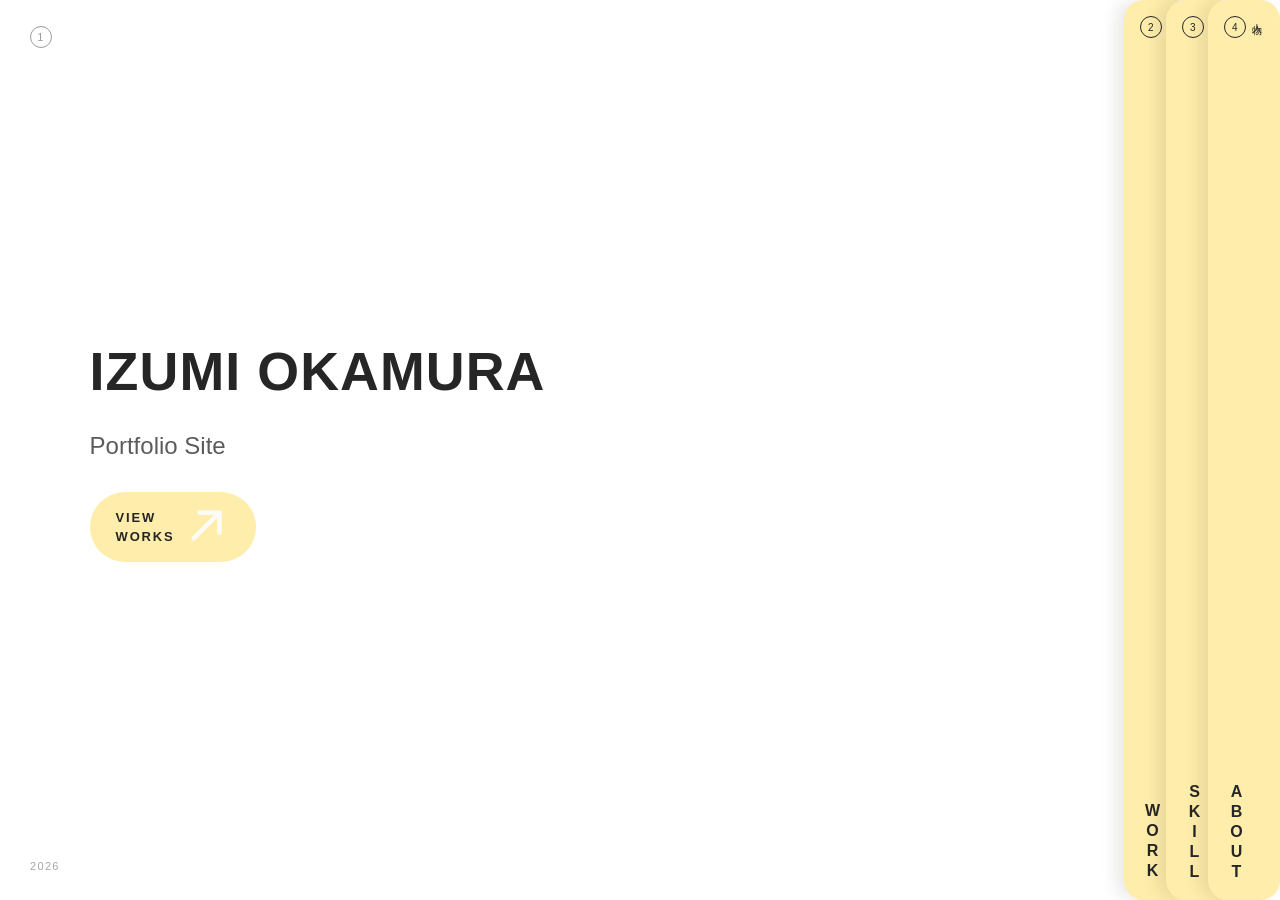
==== commit 19949d9d: "微調整" ====
--- a/index.html
+++ b/index.html
@@ -5,10 +5,7 @@
   <meta charset="UTF-8">
   <meta name="viewport" content="width=device-width, initial-scale=1.0, viewport-fit=cover">
   <title>IZUMI OKAMURA | PORTFOLIO</title>
-  <link rel="preconnect" href="https://fonts.googleapis.com">
-  <link
-    href="https://fonts.googleapis.com/css2?family=Shippori+Mincho+B1:wght@500;700&family=Zen+Kaku+Gothic+New:wght@400;500;700&display=swap"
-    rel="stylesheet">
+<link href="https://fonts.googleapis.com/css2?family=Noto+Sans+JP:wght@400;500;700&display=swap" rel="stylesheet">
   <link rel="stylesheet" href="css/style.css">
   <link rel="stylesheet" href="css/reset.css">
 </head>
--- a/css/style.css
+++ b/css/style.css
@@ -20,7 +20,6 @@
   height: 100%;
   width: 100%;
   overflow: hidden;
-  background: var(--kinari-deep);
   font-family: "Zen Kaku Gothic New", sans-serif;
   color: var(--sumi);
 }
@@ -83,7 +82,7 @@
   position: absolute;
   top: 26px;
   right: 34px;
-  font-family: "Shippori Mincho B1", serif;
+   font-family: "Zen Kaku Gothic New", sans-serif;
   font-weight: 700;
   font-size: 12px;
   letter-spacing: .22em;
@@ -122,7 +121,7 @@
 }
 
 h1 {
-  font-family: "Shippori Mincho B1", serif;
+   font-family: "Zen Kaku Gothic New", sans-serif;
   font-weight: 700;
   line-height: 1.25;
   font-size: clamp(28px, 4.2vw, 54px);
@@ -162,11 +161,6 @@
   transform: translateX(2px);
 }
 
-.cta svg {
-  width: 12px;
-  height: 12px;
-}
-
 .year {
   position: absolute;
   bottom: 26px;
@@ -193,7 +187,7 @@
   width: 72px;
   margin-left: -30px;
   background: var(--tone);
-  border-radius: 1px;
+  border-radius: 20px;
   box-shadow: -8px 0 16px rgba(42, 37, 34, 0.10);
   overflow: hidden;
   text-decoration: none;
@@ -208,7 +202,7 @@
 
 .card:nth-child(1) {
   --tone: var(--beni);
-  animation-delay: .05s;
+  animation-delay: .03s;
   z-index: 1;
 }
 
@@ -243,7 +237,7 @@
   width: 22px;
   height: 22px;
   border-radius: 50%;
-  border: 1px solid rgba(253, 251, 245, 0.6);
+  border: 1px solid #262626;
   color: var(--kinari);
   display: flex;
   align-items: center;
@@ -259,7 +253,7 @@
   writing-mode: vertical-rl;
   font-size: 10px;
   letter-spacing: .15em;
-  color: rgba(253, 251, 245, 0.7);
+  color: #262626;
 }
 
 .card-label {
@@ -268,7 +262,7 @@
   bottom: 18px;
   writing-mode: vertical-rl;
   text-orientation: upright;
-  font-family: "Shippori Mincho B1", serif;
+  font-family: "Zen Kaku Gothic New", sans-serif;
   font-weight: 700;
   font-size: 16px;
   letter-spacing: .18em;
@@ -306,7 +300,7 @@
   position: absolute;
   left: 60px;
   bottom: 20px;
-  font-family: "Shippori Mincho B1", serif;
+   font-family: "Zen Kaku Gothic New", sans-serif;
   font-weight: 700;
   font-size: 20px;
   color: var(--kinari);
@@ -355,7 +349,7 @@
   display: flex;
   align-items: center;
   gap: 12px;
-  font-family: "Shippori Mincho B1", serif;
+  font-family: "Zen Kaku Gothic New", sans-serif;
   font-weight: 700;
   font-size: 20px;
   margin-bottom: 20px;
@@ -389,7 +383,7 @@
 
 .skill-name {
   display: block;
-  font-family: "Shippori Mincho B1", serif;
+   font-family: "Zen Kaku Gothic New", sans-serif;
   font-weight: 700;
   font-size: 15px;
   margin-bottom: 10px;
@@ -580,11 +574,11 @@
 }
 
 .works-header .brand {
-  font-family: "Shippori Mincho B1", serif;
+   font-family: "Zen Kaku Gothic New", sans-serif;
   font-weight: 700;
   font-size: 13px;
   letter-spacing: .18em;
-  color: whitesmoke;
+  color: #262626;
   text-decoration: none;
   opacity: .8;
 }
@@ -602,7 +596,7 @@
   padding: 7px 14px;
   border-radius: 999px;
   background: transparent;
-  color: white;
+  color: #262626;
   text-decoration: none;
   font-size: 12px;
   letter-spacing: .08em;
@@ -664,7 +658,7 @@
 }
 
 .works-intro h1 {
-  font-family: "Shippori Mincho B1", serif;
+  font-family: "Zen Kaku Gothic New", sans-serif;
   font-weight: 700;
   font-size: clamp(28px, 3.6vw, 44px);
   margin-bottom: 16px;
@@ -681,7 +675,9 @@
   display: grid;
   grid-template-columns: repeat(auto-fit, minmax(260px, 1fr));
   gap: 24px;
-}
+  margin-bottom: 50px;
+}
+
 
 .work-card {
   --tone: var(--ai);
@@ -703,18 +699,19 @@
 }
 
 .work-thumb {
-  height: 150px;
   display: flex;
   align-items: center;
   justify-content: center;
-  background: var(--tone);
-}
-
-.work-thumb svg {
-  width: 44px;
-  height: 44px;
-  opacity: .9;
-}
+  background: #ffedab;
+}
+
+.work-thumb img{
+  height: 100%;
+     /* width: 100%;
+     height: 100%;
+     object-fit: cover;  
+     object-position: top;   */
+   }
 
 .work-body {
   padding: 20px 22px 24px;
@@ -732,7 +729,7 @@
 }
 
 .work-body h2 {
-  font-family: "Shippori Mincho B1", serif;
+  font-family: "Zen Kaku Gothic New", sans-serif;
   font-weight: 700;
   font-size: 18px;
   line-height: 1.4;
@@ -771,232 +768,222 @@
   box-shadow: 0 1px 0 rgba(38, 38, 38, 0.05);
 }
 
+.works-bottom-wrapper {
+  display: flex;
+  gap: 24px; /* 横並びの間隔 */
+}
+
+.works-side {
+  flex: 1; /* 左右で均等に幅を取る */
+}
+
+/* ================= レスポンシブ ================= */
+@media (max-width: 700px) {
+  .detail-main {
+    padding: 28px 18px 80px;
+  }
+
+  .detail-hero {
+    padding: 32px 24px;
+  }
+
+  .detail-grid {
+    grid-template-columns: 1fr;
+    gap: 24px;
+  }
+}
+
 /* work-detail.css: 作品詳細ページ専用。style.css / works.css の後に読み込む前提 */
 
-.detail-main {
+.detail-main{
   max-width: 900px;
   margin: 0 auto;
   padding: 40px 32px 100px;
 }
 
-.back-link {
-  display: inline-flex;
-  align-items: center;
+.back-link{
+  display:inline-flex;
+  align-items:center;
   gap: 8px;
   font-size: 12px;
-  letter-spacing: .06em;
-  opacity: .6;
+  letter-spacing:.06em;
+  opacity:.6;
   margin-bottom: 32px;
-  text-decoration: none;
+  text-decoration:none;
   color: var(--sumi);
   transition: opacity .2s ease, transform .2s ease;
 }
-
-.back-link:hover {
-  opacity: 1;
-  transform: translateX(-2px);
-}
-
-.back-link svg {
-  width: 14px;
-  height: 14px;
-}
+.back-link:hover{ opacity: 1; transform: translateX(-2px); }
+.back-link svg{ width:14px; height:14px; }
 
 /* ================= ヒーロー ================= */
-.detail-hero {
+.detail-hero{
   --tone: var(--ai);
-  background: var(--tone);
   color: var(--kinari);
   border-radius: 24px;
-  padding: 48px 40px;
   margin-bottom: 40px;
 }
 
-.detail-tag {
-  display: inline-block;
+.detail-tag{
+  display:inline-block;
   font-size: 11px;
-  letter-spacing: .14em;
-  font-weight: 700;
+  letter-spacing:.14em;
+  font-weight:700;
   padding: 5px 12px;
   border-radius: 999px;
-  background: rgba(253, 251, 245, 0.2);
+  background: rgba(253,251,245,0.2);
   margin-bottom: 16px;
 }
 
-.detail-hero h1 {
-  font-family: "Shippori Mincho B1", serif;
-  font-weight: 700;
+.detail-hero h1{
+  font-family: "Zen Kaku Gothic New", sans-serif;
+  font-weight:700;
   font-size: clamp(26px, 3.4vw, 38px);
   margin-bottom: 10px;
 }
 
-.detail-sub {
+.detail-sub{
   font-size: 13px;
-  opacity: .85;
+  opacity:.85;
 }
 
 /* ================= セクション共通 ================= */
-.detail-section {
+.detail-section{
   margin-bottom: 48px;
 }
 
-.detail-section h2 {
-  font-family: "Shippori Mincho B1", serif;
-  font-weight: 700;
+.detail-section h2{
+  font-family:"Shippori Mincho B1", serif;
+  font-weight:700;
   font-size: 18px;
   margin-bottom: 18px;
 }
 
 /* ================= 概要グリッド ================= */
-.detail-grid {
-  display: grid;
+.detail-grid{
+  display:grid;
   grid-template-columns: 220px 1fr;
   gap: 40px;
 }
 
-.detail-meta dl>div {
+.detail-meta dl > div{
   margin-bottom: 18px;
 }
-
-.detail-meta dt {
+.detail-meta dt{
   font-size: 11px;
-  letter-spacing: .1em;
-  opacity: .5;
+  letter-spacing:.1em;
+  opacity:.5;
   margin-bottom: 6px;
 }
-
-.detail-meta dd {
+.detail-meta dd{
   font-size: 13px;
 }
 
-.tag-list {
-  display: flex;
-  flex-wrap: wrap;
+.tag-list{
+  display:flex;
+  flex-wrap:wrap;
   gap: 6px;
 }
-
-.tag-list span {
+.tag-list span{
   font-size: 11px;
   padding: 4px 10px;
   border-radius: 999px;
-  background: rgba(38, 38, 38, 0.06);
-}
-
-.link-list {
-  display: flex;
-  flex-direction: column;
+  background: rgba(38,38,38,0.06);
+}
+
+.link-list{
+  display:flex;
+  flex-direction:column;
   gap: 6px;
 }
-
-.link-list a {
+.link-list a{
   font-size: 12.5px;
   color: var(--sumi);
   text-decoration: underline;
   text-underline-offset: 3px;
 }
 
-.detail-overview p {
+.detail-overview p{
   font-size: 13.5px;
-  line-height: 1.95;
-  opacity: .8;
+  line-height:1.95;
+  opacity:.8;
   margin-bottom: 14px;
 }
 
 /* ================= ギャラリー ================= */
-.detail-gallery {
-  display: grid;
+.detail-gallery{
+  display:grid;
   grid-template-columns: repeat(auto-fit, minmax(200px, 1fr));
   gap: 16px;
   margin-bottom: 10px;
 }
-
-.gallery-item {
+.gallery-item{
   --tone: var(--ai);
-  height: 160px;
+  height: 400px;
   border-radius: 14px;
   background: var(--tone);
   opacity: .85;
 }
-
-.gallery-note {
+.gallery-note{
   font-size: 11px;
-  opacity: .45;
+  opacity:.45;
 }
 
 /* ================= 工夫した点 ================= */
-.detail-points {
-  list-style: none;
-  display: flex;
-  flex-direction: column;
+.detail-points{
+  list-style:none;
+  display:flex;
+  flex-direction:column;
   gap: 20px;
 }
-
-.detail-points li {
+.detail-points li{
   padding-left: 18px;
-  border-left: 2px solid rgba(38, 38, 38, 0.12);
-}
-
-.point-label {
-  display: block;
-  font-family: "Shippori Mincho B1", serif;
-  font-weight: 700;
+  border-left: 2px solid rgba(38,38,38,0.12);
+}
+.point-label{
+  display:block;
+   font-family: "Zen Kaku Gothic New", sans-serif;
+  font-weight:700;
   font-size: 14px;
   margin-bottom: 6px;
 }
-
-.detail-points p {
+.detail-points p{
   font-size: 12.5px;
-  line-height: 1.9;
-  opacity: .75;
+  line-height:1.9;
+  opacity:.75;
 }
 
 /* ================= ページャー ================= */
-.detail-pager {
-  display: flex;
-  justify-content: space-between;
-  align-items: center;
-  border-top: 1px solid rgba(38, 38, 38, 0.1);
+.detail-pager{
+  display:flex;
+  justify-content:space-between;
+  align-items:center;
+  border-top: 1px solid rgba(38,38,38,0.1);
   padding-top: 28px;
   margin-top: 20px;
 }
 
-.pager-link {
-  text-decoration: none;
+.pager-link{
+  text-decoration:none;
   color: var(--sumi);
 }
 
-.pager-link--next {
-  text-align: right;
-}
-
-.pager-label {
-  display: block;
+.pager-link--next{
+  text-align:right;
+}
+
+.pager-label{
+  display:block;
   font-size: 10px;
-  letter-spacing: .1em;
-  opacity: .5;
+  letter-spacing:.1em;
+  opacity:.5;
   margin-bottom: 4px;
 }
 
-.pager-title {
-  font-family: "Shippori Mincho B1", serif;
-  font-weight: 700;
+.pager-title{
+   font-family: "Zen Kaku Gothic New", sans-serif;
+  font-weight:700;
   font-size: 14px;
-}
-
-/* ================= レスポンシブ ================= */
-@media (max-width: 700px) {
-  .detail-main {
-    padding: 28px 18px 80px;
-  }
-
-  .detail-hero {
-    padding: 32px 24px;
-  }
-
-  .detail-grid {
-    grid-template-columns: 1fr;
-    gap: 24px;
-  }
 }
 
 /* about.css: ABOUTページ専用。style.css / works.css の後に読み込む前提 */
@@ -1018,7 +1005,7 @@
   position: absolute;
   top: -10px;
   right: -10px;
-  font-family: "Shippori Mincho B1", serif;
+  font-family: "Zen Kaku Gothic New", sans-serif;
   font-weight: 700;
   font-size: 260px;
   line-height: 1;
@@ -1053,7 +1040,7 @@
 }
 
 .about-hero h1 {
-  font-family: "Shippori Mincho B1", serif;
+   font-family: "Zen Kaku Gothic New", sans-serif;
   font-weight: 700;
   font-size: clamp(32px, 4.4vw, 52px);
   line-height: 1.3;
@@ -1085,7 +1072,7 @@
   display: flex;
   align-items: center;
   gap: 12px;
-  font-family: "Shippori Mincho B1", serif;
+  font-family: "Zen Kaku Gothic New", sans-serif;
   font-weight: 700;
   font-size: 20px;
   margin-bottom: 24px;
@@ -1161,7 +1148,7 @@
 
 .timeline-year {
   display: block;
-  font-family: "Shippori Mincho B1", serif;
+   font-family: "Zen Kaku Gothic New", sans-serif;
   font-weight: 700;
   font-size: 14px;
   margin-bottom: 6px;
@@ -1190,7 +1177,7 @@
 
 .value-title {
   display: block;
-  font-family: "Shippori Mincho B1", serif;
+   font-family: "Zen Kaku Gothic New", sans-serif;
   font-weight: 700;
   font-size: 15px;
   margin-bottom: 10px;
@@ -1215,6 +1202,87 @@
   margin-bottom: 18px;
 }
 
+
+
+/* ================= バナー詳細ページ：variant セクション ================= */
+.banner-variant{
+  --tone: var(--ai);
+  border-left: 3px solid var(--tone);
+  padding-left: 22px;
+}
+
+.banner-variant h2{
+  display:flex;
+  align-items:center;
+  gap: 10px;
+}
+
+.variant-badge{
+  display:inline-flex;
+  align-items:center;
+  justify-content:center;
+  width: 24px;
+  height: 24px;
+  border-radius: 50%;
+  background: var(--tone);
+  color: var(--kinari);
+  font-size: 12px;
+  font-weight:700;
+}
+
+.banner-gallery{
+  margin-bottom: 24px;
+}
+.banner-gallery img{
+  width: 100%;
+  height: auto;
+  box-shadow: 0 1px 0 rgba(38,38,38,0.05);
+}
+
+/* ================= コーポレートカラー チップ ================= */
+.color-list{
+  display:flex;
+  align-items:center;
+  flex-wrap:wrap;
+  gap: 8px 14px;
+  font-size: 12.5px;
+  font-family: "Zen Kaku Gothic New", sans-serif;
+}
+.color-chip{
+  --chip: #999;
+  display:inline-block;
+  width: 16px;
+  height: 16px;
+  border-radius: 50%;
+  background: var(--chip);
+  box-shadow: inset 0 0 0 1px rgba(0,0,0,0.08);
+  margin-right: 2px;
+  vertical-align: middle;
+}
+
+/* ================= レスポンシブ ================= */
+@media (max-width: 700px){
+  .detail-main{ padding: 28px 18px 80px; }
+  .detail-hero{ padding: 32px 24px; }
+  .detail-grid{ grid-template-columns: 1fr; gap: 24px; }
+  .banner-variant{ padding-left: 16px; }
+}
+
+
+
+/* ================= レスポンシブ ================= */
+@media (max-width: 700px){
+  .detail-main{ padding: 28px 18px 80px; }
+  .detail-hero{ padding: 32px 24px; }
+  .detail-grid{ grid-template-columns: 1fr; gap: 24px; }
+  .banner-variant{ padding-left: 16px; }
+}
+
+
+
+
+
+
 /* ================= レスポンシブ ================= */
 @media (max-width: 700px) {
   .about-main {
@@ -1241,7 +1309,293 @@
 }
 
 
-
+/* about.css: ABOUTページ専用。style.css / works.css の後に読み込む前提 */
+
+.about-main{
+  max-width: 960px;
+  margin: 0 auto;
+  padding: 56px 32px 100px;
+}
+
+/* ================= レジュメカード ================= */
+.resume-card{
+  position: relative;
+  border-radius: 28px;
+  box-shadow: 0 1px 0 rgba(38,38,38,0.05), 0 24px 48px rgba(38,38,38,0.06);
+  padding: 48px 44px;
+  display:grid;
+  grid-template-columns: 200px 1fr;
+  grid-template-areas:
+    "photo columns"
+    "identity columns";
+  gap: 8px 40px;
+  margin-bottom: 64px;
+  overflow: hidden;
+}
+
+.resume-photo{
+  grid-area: photo;
+  width: 148px;
+  height: 148px;
+  border-radius: 20px;
+  background: var(--kinari-deep);
+  display:flex;
+  align-items:center;
+  justify-content:center;
+  color: var(--sumi);
+  opacity: .45;
+}
+.resume-photo svg{ width: 56px; height: 56px; }
+
+.resume-identity{
+  grid-area: identity;
+  align-self:start;
+}
+
+.resume-identity h1{
+   font-family: "Zen Kaku Gothic New", sans-serif;
+  font-weight:700;
+  font-size: 26px;
+  margin-bottom: 4px;
+}
+
+.resume-romaji{
+  display:block;
+  font-size: 11px;
+  letter-spacing:.16em;
+  opacity:.5;
+  margin-bottom: 14px;
+}
+
+.resume-contact{
+  list-style:none;
+  font-size: 12px;
+  line-height:1.9;
+  opacity:.75;
+}
+.resume-contact a{
+  color: var(--sumi);
+  text-decoration: underline;
+  text-underline-offset: 3px;
+}
+
+.resume-columns{
+  grid-area: columns;
+  display:grid;
+  grid-template-columns: repeat(2, 1fr);
+  gap: 36px 40px;
+}
+
+.resume-block h2{
+   font-family: "Zen Kaku Gothic New", sans-serif;
+  font-weight:700;
+  font-size: 13px;
+  letter-spacing:.08em;
+  margin-bottom: 12px;
+  padding-bottom: 8px;
+  border-bottom: 1px solid rgba(38,38,38,0.1);
+}
+
+.resume-tagline{
+  font-family: "Zen Kaku Gothic New", sans-serif;
+  font-weight:700;
+  font-size: 14.5px;
+  margin-bottom: 10px;
+}
+
+.resume-block p{
+  font-size: 12.5px;
+  line-height:1.9;
+  opacity:.75;
+}
+
+.resume-list div{
+  display:flex;
+  gap: 12px;
+  margin-bottom: 8px;
+  font-size: 12.5px;
+}
+.resume-list dt{
+  flex: 0 0 auto;
+  opacity:.5;
+  min-width: 74px;
+}
+.resume-list dd{ opacity:.85; }
+
+.resume-skills{
+  display:flex;
+  flex-direction:column;
+  gap: 10px;
+}
+.resume-skill{
+  display:grid;
+  grid-template-columns: 76px 1fr;
+  align-items:center;
+  gap: 12px;
+}
+.resume-skill span{
+  font-size: 11.5px;
+  opacity:.7;
+}
+.resume-skill .skill-bar{
+  height: 5px;
+  border-radius: 999px;
+  background: rgba(38,38,38,0.08);
+  overflow:hidden;
+}
+.resume-skill .skill-bar span[style]{
+  display:block;
+  height:100%;
+  background: var(--ai);
+  border-radius: inherit;
+}
+
+/* ================= セクション共通 ================= */
+.about-section{
+  margin-bottom: 56px;
+}
+
+.about-section h2{
+  display:flex;
+  align-items:center;
+  gap: 12px;
+ font-family: "Zen Kaku Gothic New", sans-serif;
+  font-weight:700;
+  font-size: 20px;
+  margin-bottom: 24px;
+}
+
+.about-num{
+  font-family:"Zen Kaku Gothic New", sans-serif;
+  font-size: 11px;
+  font-weight:700;
+  letter-spacing:.1em;
+  opacity:.4;
+  border: 1px solid currentColor;
+  border-radius: 999px;
+  padding: 3px 10px;
+}
+
+/* ================= プロフィール定義リスト ================= */
+.about-meta{
+  display:grid;
+  grid-template-columns: 140px 1fr;
+  row-gap: 18px;
+  column-gap: 24px;
+}
+.about-meta > div{
+  display: contents;
+}
+.about-meta dt{
+  font-size: 12px;
+  letter-spacing:.08em;
+  opacity:.5;
+  padding-top: 2px;
+}
+.about-meta dd{
+  font-size: 13.5px;
+  line-height:1.8;
+}
+.about-meta a{
+  color: var(--sumi);
+  text-decoration: underline;
+  text-underline-offset: 3px;
+}
+
+/* ================= タイムライン ================= */
+.timeline{
+  position:relative;
+  list-style:none;
+  padding-left: 22px;
+  border-left: 1px solid rgba(38,38,38,0.14);
+}
+.timeline li{
+  position:relative;
+  padding-bottom: 30px;
+}
+.timeline li:last-child{ padding-bottom: 0; }
+
+.timeline-dot{
+  position:absolute;
+  left: -27px;
+  top: 4px;
+  width: 10px; height: 10px;
+  border-radius: 50%;
+  background: var(--ai);
+}
+
+.timeline-year{
+  display:block;
+   font-family: "Zen Kaku Gothic New", sans-serif;
+  font-weight:700;
+  font-size: 14px;
+  margin-bottom: 6px;
+}
+
+.timeline p{
+  font-size: 13px;
+  line-height:1.85;
+  opacity:.75;
+  max-width: 42em;
+}
+
+/* ================= 大事にしていること ================= */
+.value-grid{
+  display:grid;
+  grid-template-columns: repeat(auto-fit, minmax(220px, 1fr));
+  gap: 18px;
+}
+
+.value-card{
+  background: var(--kinari);
+  border-radius: 16px;
+  padding: 22px 22px 24px;
+  box-shadow: 0 1px 0 rgba(38,38,38,0.05);
+}
+
+.value-title{
+  display:block;
+  font-family: "Zen Kaku Gothic New", sans-serif;
+  font-weight:700;
+  font-size: 15px;
+  margin-bottom: 10px;
+}
+
+.value-card p{
+  font-size: 12.5px;
+  line-height:1.85;
+  opacity:.7;
+}
+
+/* ================= CTA ================= */
+.about-cta{
+  text-align:center;
+  padding: 48px 24px;
+  border-top: 1px solid rgba(38,38,38,0.1);
+}
+.about-cta p{
+  font-size: 13px;
+  opacity:.7;
+  margin-bottom: 18px;
+}
+
+/* ================= レスポンシブ ================= */
+@media (max-width: 700px){
+  .about-main{ padding: 32px 18px 80px; }
+  .resume-card{
+    grid-template-columns: 1fr;
+    grid-template-areas:
+      "photo"
+      "identity"
+      "columns";
+    padding: 32px 24px;
+  }
+  .about-watermark{ font-size: 140px; }
+  .resume-photo{ width: 100px; height: 100px; border-radius: 16px; }
+  .resume-columns{ grid-template-columns: 1fr; gap: 28px; }
+  .about-meta{ grid-template-columns: 1fr; row-gap: 6px; }
+  .about-meta dt{ opacity:.45; margin-top: 10px; }
+}
 
 
 
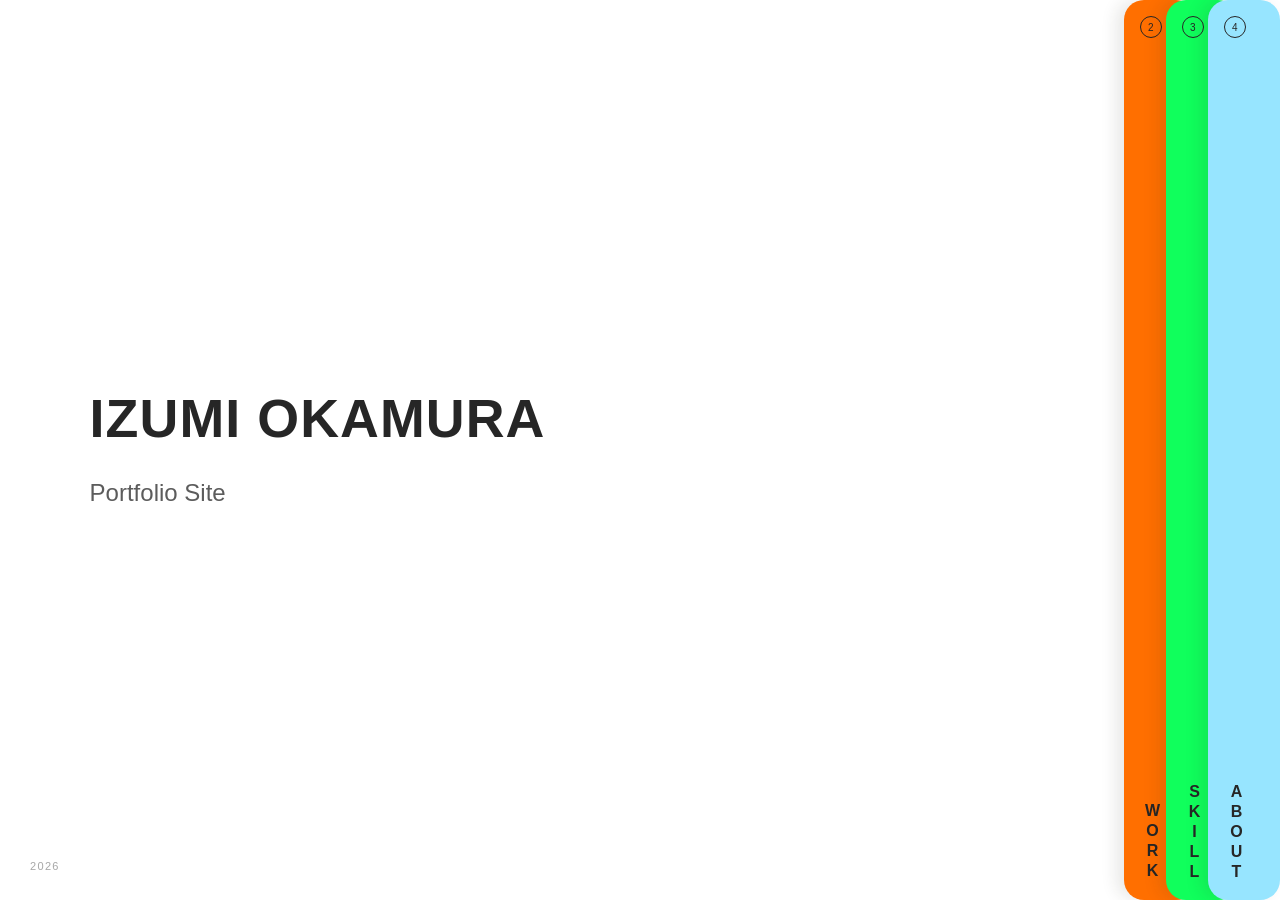
==== commit 1a2ea531: "color change" ====
--- a/index.html
+++ b/index.html
@@ -16,7 +16,7 @@
 
     <!-- ① メインカード -->
     <div class="card-main">
-      <div class="card-index"><span class="num">1</span> </div>
+     
       <div class="mark"></div>
 
       <div class="hero">
@@ -24,13 +24,7 @@
         <p class="lead">
           Portfolio Site
         </p>
-        <a class="cta" href="works.html">
-          VIEW WORKS
-          <svg viewBox="0 0 16 16" fill="none">
-            <path d="M3 12L12 3M12 3H5M12 3V10" stroke="#FDFBF5" stroke-width="1.6" stroke-linecap="round"
-              stroke-linejoin="round" />
-          </svg>
-        </a>
+       
       </div>
 
       <div class="year">2026</div>
@@ -40,7 +34,6 @@
     <nav class="stack" aria-label="Main navigation">
       <a class="card" href="works.html">
         <span class="card-num">2</span>
-        <span class="card-jp">作品</span>
         <span class="card-label">WORK</span>
         <span class="card-en">Work</span>
         <span class="card-icon">
@@ -53,7 +46,6 @@
 
       <a class="card" href="skill.html">
         <span class="card-num">3</span>
-        <span class="card-jp">技術</span>
         <span class="card-label">SKILL</span>
         <span class="card-en">Skill</span>
         <span class="card-icon">
@@ -66,7 +58,6 @@
 
       <a class="card" href="about.html">
         <span class="card-num">4</span>
-        <span class="card-jp">人物</span>
         <span class="card-label">ABOUT</span>
         <span class="card-en">About</span>
         <span class="card-icon">
--- a/css/style.css
+++ b/css/style.css
@@ -4,9 +4,9 @@
   --kinari: #262626;
   --kinari-deep: #262626;
   --sumi: #262626;
-  --ai: #ffedab;
-  --beni: #ffedab;
-  --outo: #ffedab;
+  --ai: rgb(0, 42, 255);
+  --beni: rgb(255, 111, 0);
+  --outo: rgb(16, 255, 92);
 }
 
 * {
@@ -213,7 +213,7 @@
 }
 
 .card:nth-child(3) {
-  --tone: var(--ai);
+  --tone:rgb(151, 229, 255);
   animation-delay: .25s;
   z-index: 3;
 }
@@ -307,7 +307,7 @@
   white-space: nowrap;
   opacity: 0;
   transform: translateX(8px);
-  transition: opacity .3s ease .1s, transform .35s ease .1s;
+  transition: opacity .2s ease .1s, transform .35s ease .1s;
 }
 
 .card:hover .card-en,
@@ -375,7 +375,7 @@
 
 .skill-card {
   --tone: var(--ai);
-  background: #ccc;
+  background:#ffedab;
   border-radius: 16px;
   padding: 20px 22px;
   box-shadow: 0 1px 0 rgba(38, 38, 38, 0.05);
@@ -421,14 +421,12 @@
   letter-spacing: .04em;
   padding: 8px 16px;
   border-radius: 999px;
-  background: #ccc;
+  background: #ffedab;
   box-shadow: 0 1px 0 rgba(38, 38, 38, 0.05);
 }
 
 .skill-section--highlight {
-  background: rgba(248, 100, 57, 0.06);
   border-radius: 20px;
-  padding: 28px 28px 32px;
 }
 
 .skill-note {
@@ -568,7 +566,7 @@
   align-items: center;
   justify-content: space-between;
   padding: 20px 32px;
-  background: #ffedab;
+  background:  white;
   backdrop-filter: blur(6px);
   border-bottom: 1px solid rgba(38, 38, 38, 0.08);
 }
@@ -853,7 +851,7 @@
 }
 
 .detail-section h2{
-  font-family:"Shippori Mincho B1", serif;
+   font-family: "Zen Kaku Gothic New", sans-serif;
   font-weight:700;
   font-size: 18px;
   margin-bottom: 18px;
@@ -920,10 +918,13 @@
 .gallery-item{
   --tone: var(--ai);
   height: 400px;
-  border-radius: 14px;
-  background: var(--tone);
   opacity: .85;
 }
+
+.gallery-item img{
+    border-radius: 14px;
+}
+
 .gallery-note{
   font-size: 11px;
   opacity:.45;
@@ -1333,19 +1334,14 @@
   overflow: hidden;
 }
 
-.resume-photo{
+.resume-photo img{
   grid-area: photo;
-  width: 148px;
-  height: 148px;
+  width: 200px;
   border-radius: 20px;
-  background: var(--kinari-deep);
   display:flex;
   align-items:center;
   justify-content:center;
-  color: var(--sumi);
-  opacity: .45;
-}
-.resume-photo svg{ width: 56px; height: 56px; }
+}
 
 .resume-identity{
   grid-area: identity;
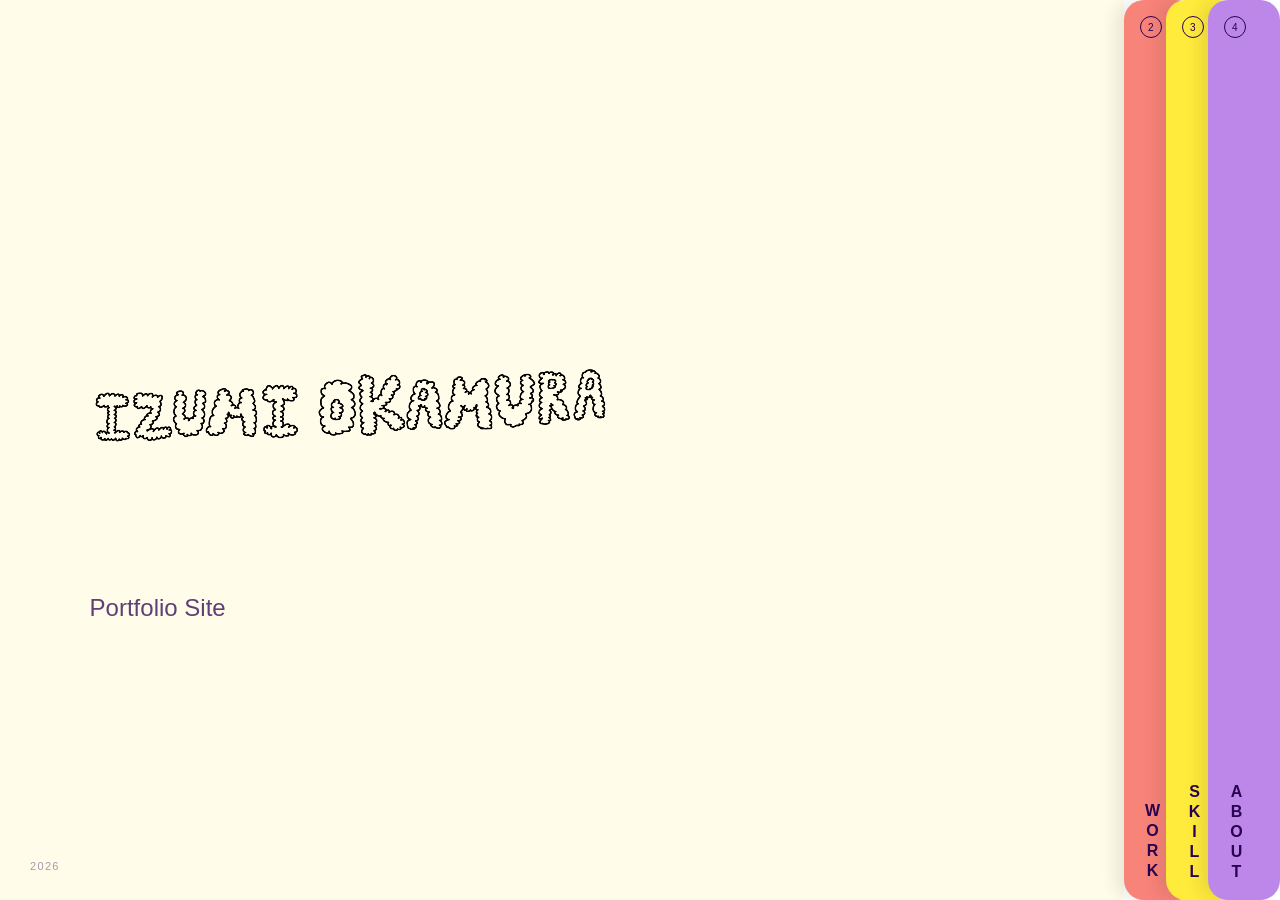
==== commit 4dc8e379: "トップページロゴの追加、colorの変更" ====
--- a/index.html
+++ b/index.html
@@ -20,7 +20,7 @@
       <div class="mark"></div>
 
       <div class="hero">
-        <h1>IZUMI OKAMURA</h1>
+        <h1> <img src="images/name-logo.png" alt="IZUMI OKAMURA" class="hero-logo"></h1>
         <p class="lead">
           Portfolio Site
         </p>
--- a/css/style.css
+++ b/css/style.css
@@ -1,12 +1,10 @@
 @charset "UTF-8";
 
 :root {
-  --kinari: #262626;
-  --kinari-deep: #262626;
-  --sumi: #262626;
-  --ai: rgb(0, 42, 255);
-  --beni: rgb(255, 111, 0);
-  --outo: rgb(16, 255, 92);
+  --sumi: #2a0052;
+  --pp: #BC87E8;
+  --yellow: #ffeb3b;
+  --beni: #f88379;
 }
 
 * {
@@ -50,7 +48,7 @@
   content: "";
   position: absolute;
   inset: 0;
-  background-color: white;
+  background-color: #FFFDEA;
   pointer-events: none;
 }
 
@@ -82,7 +80,7 @@
   position: absolute;
   top: 26px;
   right: 34px;
-   font-family: "Zen Kaku Gothic New", sans-serif;
+  font-family: "Zen Kaku Gothic New", sans-serif;
   font-weight: 700;
   font-size: 12px;
   letter-spacing: .22em;
@@ -109,7 +107,6 @@
   gap: 10px;
   font-size: 12px;
   letter-spacing: .28em;
-  color: var(--beni);
   font-weight: 700;
 }
 
@@ -121,7 +118,7 @@
 }
 
 h1 {
-   font-family: "Zen Kaku Gothic New", sans-serif;
+  font-family: "Zen Kaku Gothic New", sans-serif;
   font-weight: 700;
   line-height: 1.25;
   font-size: clamp(28px, 4.2vw, 54px);
@@ -131,6 +128,12 @@
 
 h1 .accent {
   color: var(--ai);
+}
+
+.hero-logo{
+  max-width: 550px;   
+  height: auto;      
+  display: block;
 }
 
 .lead {
@@ -146,8 +149,8 @@
   align-items: center;
   gap: 10px;
   padding: 12px 26px;
-  background: #ffedab;
-  color: #262626;
+  background: var(--pp);
+  color: var(--sumi);
   text-decoration: none;
   border-radius: 999px;
   font-size: 13px;
@@ -157,7 +160,7 @@
 }
 
 .cta:hover {
-  background: var(--ai);
+  background: var(--yellow);
   transform: translateX(2px);
 }
 
@@ -180,7 +183,7 @@
 }
 
 .card {
-  --tone: var(--ai);
+  --tone: var(--beni);
   position: relative;
   flex: 0 0 auto;
   height: 100%;
@@ -207,13 +210,13 @@
 }
 
 .card:nth-child(2) {
-  --tone: var(--outo);
+  --tone: var(--yellow);
   animation-delay: .15s;
   z-index: 2;
 }
 
 .card:nth-child(3) {
-  --tone:rgb(151, 229, 255);
+  --tone: var(--pp);
   animation-delay: .25s;
   z-index: 3;
 }
@@ -226,7 +229,7 @@
 }
 
 .card:focus-visible {
-  outline: 2px solid var(--kinari);
+  outline: 2px solid var(--sumi);
   outline-offset: -4px;
 }
 
@@ -237,8 +240,8 @@
   width: 22px;
   height: 22px;
   border-radius: 50%;
-  border: 1px solid #262626;
-  color: var(--kinari);
+  border: 1px solid var(--sumi);
+  color: var(--sumi);
   display: flex;
   align-items: center;
   justify-content: center;
@@ -253,7 +256,7 @@
   writing-mode: vertical-rl;
   font-size: 10px;
   letter-spacing: .15em;
-  color: #262626;
+  color: var(--sumi);
 }
 
 .card-label {
@@ -266,7 +269,7 @@
   font-weight: 700;
   font-size: 16px;
   letter-spacing: .18em;
-  color: var(--kinari);
+  color: var(--sumi);
 }
 
 .card-icon {
@@ -300,10 +303,10 @@
   position: absolute;
   left: 60px;
   bottom: 20px;
-   font-family: "Zen Kaku Gothic New", sans-serif;
+  font-family: "Zen Kaku Gothic New", sans-serif;
   font-weight: 700;
   font-size: 20px;
-  color: var(--kinari);
+  color: var(--sumi);
   white-space: nowrap;
   opacity: 0;
   transform: translateX(8px);
@@ -374,8 +377,7 @@
 }
 
 .skill-card {
-  --tone: var(--ai);
-  background:#ffedab;
+  background: rgb(255, 237, 171);
   border-radius: 16px;
   padding: 20px 22px;
   box-shadow: 0 1px 0 rgba(38, 38, 38, 0.05);
@@ -383,7 +385,7 @@
 
 .skill-name {
   display: block;
-   font-family: "Zen Kaku Gothic New", sans-serif;
+  font-family: "Zen Kaku Gothic New", sans-serif;
   font-weight: 700;
   font-size: 15px;
   margin-bottom: 10px;
@@ -554,7 +556,7 @@
 body.works-body {
   height: auto;
   overflow: auto;
-  background: white;
+  background: #FFFDEA;
 }
 
 /* ================= ヘッダー ================= */
@@ -566,13 +568,13 @@
   align-items: center;
   justify-content: space-between;
   padding: 20px 32px;
-  background:  white;
+  background: white;
   backdrop-filter: blur(6px);
   border-bottom: 1px solid rgba(38, 38, 38, 0.08);
 }
 
 .works-header .brand {
-   font-family: "Zen Kaku Gothic New", sans-serif;
+  font-family: "Zen Kaku Gothic New", sans-serif;
   font-weight: 700;
   font-size: 13px;
   letter-spacing: .18em;
@@ -643,16 +645,27 @@
   gap: 10px;
   font-size: 12px;
   letter-spacing: .28em;
+  font-weight: 700;
+  margin-bottom: 14px;
   color: var(--beni);
+}
+
+.works-intro .eyebrow-skill {
+  display: flex;
+  align-items: center;
+  gap: 10px;
+  font-size: 12px;
+  letter-spacing: .28em;
   font-weight: 700;
   margin-bottom: 14px;
-}
-
-.works-intro .eyebrow::before {
+  color: var(--yellow);
+}
+
+.works-intro .eyebrow-skill::before {
   content: "";
   width: 24px;
   height: 1px;
-  background: lightblue;
+  background: var(--yellow); 
 }
 
 .works-intro h1 {
@@ -703,13 +716,13 @@
   background: #ffedab;
 }
 
-.work-thumb img{
+.work-thumb img {
   height: 100%;
-     /* width: 100%;
+  /* width: 100%;
      height: 100%;
      object-fit: cover;  
      object-position: top;   */
-   }
+}
 
 .work-body {
   padding: 20px 22px 24px;
@@ -768,11 +781,13 @@
 
 .works-bottom-wrapper {
   display: flex;
-  gap: 24px; /* 横並びの間隔 */
+  gap: 24px;
+  /* 横並びの間隔 */
 }
 
 .works-side {
-  flex: 1; /* 左右で均等に幅を取る */
+  flex: 1;
+  /* 左右で均等に幅を取る */
 }
 
 /* ================= レスポンシブ ================= */
@@ -793,197 +808,213 @@
 
 /* work-detail.css: 作品詳細ページ専用。style.css / works.css の後に読み込む前提 */
 
-.detail-main{
+.detail-main {
   max-width: 900px;
   margin: 0 auto;
   padding: 40px 32px 100px;
 }
 
-.back-link{
-  display:inline-flex;
-  align-items:center;
+.back-link {
+  display: inline-flex;
+  align-items: center;
   gap: 8px;
   font-size: 12px;
-  letter-spacing:.06em;
-  opacity:.6;
+  letter-spacing: .06em;
+  opacity: .6;
   margin-bottom: 32px;
-  text-decoration:none;
+  text-decoration: none;
   color: var(--sumi);
   transition: opacity .2s ease, transform .2s ease;
 }
-.back-link:hover{ opacity: 1; transform: translateX(-2px); }
-.back-link svg{ width:14px; height:14px; }
+
+.back-link:hover {
+  opacity: 1;
+  transform: translateX(-2px);
+}
+
+.back-link svg {
+  width: 14px;
+  height: 14px;
+}
 
 /* ================= ヒーロー ================= */
-.detail-hero{
+.detail-hero {
   --tone: var(--ai);
   color: var(--kinari);
   border-radius: 24px;
   margin-bottom: 40px;
 }
 
-.detail-tag{
-  display:inline-block;
+.detail-tag {
+  display: inline-block;
   font-size: 11px;
-  letter-spacing:.14em;
-  font-weight:700;
+  letter-spacing: .14em;
+  font-weight: 700;
   padding: 5px 12px;
   border-radius: 999px;
-  background: rgba(253,251,245,0.2);
+  background: rgba(253, 251, 245, 0.2);
   margin-bottom: 16px;
 }
 
-.detail-hero h1{
-  font-family: "Zen Kaku Gothic New", sans-serif;
-  font-weight:700;
+.detail-hero h1 {
+  font-family: "Zen Kaku Gothic New", sans-serif;
+  font-weight: 700;
   font-size: clamp(26px, 3.4vw, 38px);
   margin-bottom: 10px;
 }
 
-.detail-sub{
+.detail-sub {
   font-size: 13px;
-  opacity:.85;
+  opacity: .85;
 }
 
 /* ================= セクション共通 ================= */
-.detail-section{
+.detail-section {
   margin-bottom: 48px;
 }
 
-.detail-section h2{
-   font-family: "Zen Kaku Gothic New", sans-serif;
-  font-weight:700;
+.detail-section h2 {
+  font-family: "Zen Kaku Gothic New", sans-serif;
+  font-weight: 700;
   font-size: 18px;
   margin-bottom: 18px;
 }
 
 /* ================= 概要グリッド ================= */
-.detail-grid{
-  display:grid;
+.detail-grid {
+  display: grid;
   grid-template-columns: 220px 1fr;
   gap: 40px;
 }
 
-.detail-meta dl > div{
+.detail-meta dl>div {
   margin-bottom: 18px;
 }
-.detail-meta dt{
+
+.detail-meta dt {
   font-size: 11px;
-  letter-spacing:.1em;
-  opacity:.5;
+  letter-spacing: .1em;
+  opacity: .5;
   margin-bottom: 6px;
 }
-.detail-meta dd{
+
+.detail-meta dd {
   font-size: 13px;
 }
 
-.tag-list{
-  display:flex;
-  flex-wrap:wrap;
+.tag-list {
+  display: flex;
+  flex-wrap: wrap;
   gap: 6px;
 }
-.tag-list span{
+
+.tag-list span {
   font-size: 11px;
   padding: 4px 10px;
   border-radius: 999px;
-  background: rgba(38,38,38,0.06);
-}
-
-.link-list{
-  display:flex;
-  flex-direction:column;
+  background: rgba(38, 38, 38, 0.06);
+}
+
+.link-list {
+  display: flex;
+  flex-direction: column;
   gap: 6px;
 }
-.link-list a{
+
+.link-list a {
   font-size: 12.5px;
   color: var(--sumi);
   text-decoration: underline;
   text-underline-offset: 3px;
 }
 
-.detail-overview p{
+.detail-overview p {
   font-size: 13.5px;
-  line-height:1.95;
-  opacity:.8;
+  line-height: 1.95;
+  opacity: .8;
   margin-bottom: 14px;
 }
 
 /* ================= ギャラリー ================= */
-.detail-gallery{
-  display:grid;
+.detail-gallery {
+  display: grid;
   grid-template-columns: repeat(auto-fit, minmax(200px, 1fr));
   gap: 16px;
   margin-bottom: 10px;
 }
-.gallery-item{
+
+.gallery-item {
   --tone: var(--ai);
   height: 400px;
   opacity: .85;
 }
 
-.gallery-item img{
-    border-radius: 14px;
-}
-
-.gallery-note{
+.gallery-item img {
+  border-radius: 14px;
+}
+
+.gallery-note {
   font-size: 11px;
-  opacity:.45;
+  opacity: .45;
 }
 
 /* ================= 工夫した点 ================= */
-.detail-points{
-  list-style:none;
-  display:flex;
-  flex-direction:column;
+.detail-points {
+  list-style: none;
+  display: flex;
+  flex-direction: column;
   gap: 20px;
 }
-.detail-points li{
+
+.detail-points li {
   padding-left: 18px;
-  border-left: 2px solid rgba(38,38,38,0.12);
-}
-.point-label{
-  display:block;
-   font-family: "Zen Kaku Gothic New", sans-serif;
-  font-weight:700;
+  border-left: 2px solid rgba(38, 38, 38, 0.12);
+}
+
+.point-label {
+  display: block;
+  font-family: "Zen Kaku Gothic New", sans-serif;
+  font-weight: 700;
   font-size: 14px;
   margin-bottom: 6px;
 }
-.detail-points p{
+
+.detail-points p {
   font-size: 12.5px;
-  line-height:1.9;
-  opacity:.75;
+  line-height: 1.9;
+  opacity: .75;
 }
 
 /* ================= ページャー ================= */
-.detail-pager{
-  display:flex;
-  justify-content:space-between;
-  align-items:center;
-  border-top: 1px solid rgba(38,38,38,0.1);
+.detail-pager {
+  display: flex;
+  justify-content: space-between;
+  align-items: center;
+  border-top: 1px solid rgba(38, 38, 38, 0.1);
   padding-top: 28px;
   margin-top: 20px;
 }
 
-.pager-link{
-  text-decoration:none;
-  color: var(--sumi);
-}
-
-.pager-link--next{
-  text-align:right;
-}
-
-.pager-label{
-  display:block;
+.pager-link {
+  text-decoration: none;
+  color: var(--sumi);
+}
+
+.pager-link--next {
+  text-align: right;
+}
+
+.pager-label {
+  display: block;
   font-size: 10px;
-  letter-spacing:.1em;
-  opacity:.5;
+  letter-spacing: .1em;
+  opacity: .5;
   margin-bottom: 4px;
 }
 
-.pager-title{
-   font-family: "Zen Kaku Gothic New", sans-serif;
-  font-weight:700;
+.pager-title {
+  font-family: "Zen Kaku Gothic New", sans-serif;
+  font-weight: 700;
   font-size: 14px;
 }
 
@@ -1041,7 +1072,7 @@
 }
 
 .about-hero h1 {
-   font-family: "Zen Kaku Gothic New", sans-serif;
+  font-family: "Zen Kaku Gothic New", sans-serif;
   font-weight: 700;
   font-size: clamp(32px, 4.4vw, 52px);
   line-height: 1.3;
@@ -1149,7 +1180,7 @@
 
 .timeline-year {
   display: block;
-   font-family: "Zen Kaku Gothic New", sans-serif;
+  font-family: "Zen Kaku Gothic New", sans-serif;
   font-weight: 700;
   font-size: 14px;
   margin-bottom: 6px;
@@ -1178,7 +1209,7 @@
 
 .value-title {
   display: block;
-   font-family: "Zen Kaku Gothic New", sans-serif;
+  font-family: "Zen Kaku Gothic New", sans-serif;
   font-weight: 700;
   font-size: 15px;
   margin-bottom: 10px;
@@ -1206,77 +1237,103 @@
 
 
 /* ================= バナー詳細ページ：variant セクション ================= */
-.banner-variant{
+.banner-variant {
   --tone: var(--ai);
   border-left: 3px solid var(--tone);
   padding-left: 22px;
 }
 
-.banner-variant h2{
-  display:flex;
-  align-items:center;
+.banner-variant h2 {
+  display: flex;
+  align-items: center;
   gap: 10px;
 }
 
-.variant-badge{
-  display:inline-flex;
-  align-items:center;
-  justify-content:center;
+.variant-badge {
+  display: inline-flex;
+  align-items: center;
+  justify-content: center;
   width: 24px;
   height: 24px;
   border-radius: 50%;
   background: var(--tone);
   color: var(--kinari);
   font-size: 12px;
-  font-weight:700;
-}
-
-.banner-gallery{
+  font-weight: 700;
+}
+
+.banner-gallery {
   margin-bottom: 24px;
 }
-.banner-gallery img{
+
+.banner-gallery img {
   width: 100%;
   height: auto;
-  box-shadow: 0 1px 0 rgba(38,38,38,0.05);
+  box-shadow: 0 1px 0 rgba(38, 38, 38, 0.05);
 }
 
 /* ================= コーポレートカラー チップ ================= */
-.color-list{
-  display:flex;
-  align-items:center;
-  flex-wrap:wrap;
+.color-list {
+  display: flex;
+  align-items: center;
+  flex-wrap: wrap;
   gap: 8px 14px;
   font-size: 12.5px;
   font-family: "Zen Kaku Gothic New", sans-serif;
 }
-.color-chip{
+
+.color-chip {
   --chip: #999;
-  display:inline-block;
+  display: inline-block;
   width: 16px;
   height: 16px;
   border-radius: 50%;
   background: var(--chip);
-  box-shadow: inset 0 0 0 1px rgba(0,0,0,0.08);
+  box-shadow: inset 0 0 0 1px rgba(0, 0, 0, 0.08);
   margin-right: 2px;
   vertical-align: middle;
 }
 
 /* ================= レスポンシブ ================= */
-@media (max-width: 700px){
-  .detail-main{ padding: 28px 18px 80px; }
-  .detail-hero{ padding: 32px 24px; }
-  .detail-grid{ grid-template-columns: 1fr; gap: 24px; }
-  .banner-variant{ padding-left: 16px; }
+@media (max-width: 700px) {
+  .detail-main {
+    padding: 28px 18px 80px;
+  }
+
+  .detail-hero {
+    padding: 32px 24px;
+  }
+
+  .detail-grid {
+    grid-template-columns: 1fr;
+    gap: 24px;
+  }
+
+  .banner-variant {
+    padding-left: 16px;
+  }
 }
 
 
 
 /* ================= レスポンシブ ================= */
-@media (max-width: 700px){
-  .detail-main{ padding: 28px 18px 80px; }
-  .detail-hero{ padding: 32px 24px; }
-  .detail-grid{ grid-template-columns: 1fr; gap: 24px; }
-  .banner-variant{ padding-left: 16px; }
+@media (max-width: 700px) {
+  .detail-main {
+    padding: 28px 18px 80px;
+  }
+
+  .detail-hero {
+    padding: 32px 24px;
+  }
+
+  .detail-grid {
+    grid-template-columns: 1fr;
+    gap: 24px;
+  }
+
+  .banner-variant {
+    padding-left: 16px;
+  }
 }
 
 
@@ -1312,19 +1369,20 @@
 
 /* about.css: ABOUTページ専用。style.css / works.css の後に読み込む前提 */
 
-.about-main{
+.about-main {
   max-width: 960px;
   margin: 0 auto;
   padding: 56px 32px 100px;
 }
 
 /* ================= レジュメカード ================= */
-.resume-card{
+.resume-card {
+  background-color: white;
   position: relative;
   border-radius: 28px;
-  box-shadow: 0 1px 0 rgba(38,38,38,0.05), 0 24px 48px rgba(38,38,38,0.06);
+  box-shadow: 0 1px 0 rgba(38, 38, 38, 0.05), 0 24px 48px rgba(38, 38, 38, 0.06);
   padding: 48px 44px;
-  display:grid;
+  display: grid;
   grid-template-columns: 200px 1fr;
   grid-template-areas:
     "photo columns"
@@ -1334,251 +1392,273 @@
   overflow: hidden;
 }
 
-.resume-photo img{
+.resume-photo img {
   grid-area: photo;
   width: 200px;
   border-radius: 20px;
-  display:flex;
-  align-items:center;
-  justify-content:center;
-}
-
-.resume-identity{
+  display: flex;
+  align-items: center;
+  justify-content: center;
+}
+
+.resume-identity {
   grid-area: identity;
-  align-self:start;
-}
-
-.resume-identity h1{
-   font-family: "Zen Kaku Gothic New", sans-serif;
-  font-weight:700;
+  align-self: start;
+}
+
+.resume-identity h1 {
+  font-family: "Zen Kaku Gothic New", sans-serif;
+  font-weight: 700;
   font-size: 26px;
   margin-bottom: 4px;
 }
 
-.resume-romaji{
-  display:block;
+.resume-romaji {
+  display: block;
   font-size: 11px;
-  letter-spacing:.16em;
-  opacity:.5;
+  letter-spacing: .16em;
+  opacity: .5;
   margin-bottom: 14px;
 }
 
-.resume-contact{
-  list-style:none;
+.resume-contact {
+  list-style: none;
   font-size: 12px;
-  line-height:1.9;
-  opacity:.75;
-}
-.resume-contact a{
+  line-height: 1.9;
+  opacity: .75;
+}
+
+.resume-contact a {
   color: var(--sumi);
   text-decoration: underline;
   text-underline-offset: 3px;
 }
 
-.resume-columns{
+.resume-columns {
   grid-area: columns;
-  display:grid;
+  display: grid;
   grid-template-columns: repeat(2, 1fr);
   gap: 36px 40px;
 }
 
-.resume-block h2{
-   font-family: "Zen Kaku Gothic New", sans-serif;
-  font-weight:700;
+.resume-block h2 {
+  font-family: "Zen Kaku Gothic New", sans-serif;
+  font-weight: 700;
   font-size: 13px;
-  letter-spacing:.08em;
+  letter-spacing: .08em;
   margin-bottom: 12px;
   padding-bottom: 8px;
-  border-bottom: 1px solid rgba(38,38,38,0.1);
-}
-
-.resume-tagline{
-  font-family: "Zen Kaku Gothic New", sans-serif;
-  font-weight:700;
+  border-bottom: 1px solid rgba(38, 38, 38, 0.1);
+}
+
+.resume-tagline {
+  font-family: "Zen Kaku Gothic New", sans-serif;
+  font-weight: 700;
   font-size: 14.5px;
   margin-bottom: 10px;
 }
 
-.resume-block p{
+.resume-block p {
   font-size: 12.5px;
-  line-height:1.9;
-  opacity:.75;
-}
-
-.resume-list div{
-  display:flex;
+  line-height: 1.9;
+  opacity: .75;
+}
+
+.resume-list div {
+  display: flex;
   gap: 12px;
   margin-bottom: 8px;
   font-size: 12.5px;
 }
-.resume-list dt{
+
+.resume-list dt {
   flex: 0 0 auto;
-  opacity:.5;
+  opacity: .5;
   min-width: 74px;
 }
-.resume-list dd{ opacity:.85; }
-
-.resume-skills{
-  display:flex;
-  flex-direction:column;
+
+.resume-list dd {
+  opacity: .85;
+}
+
+.resume-skills {
+  display: flex;
+  flex-direction: column;
   gap: 10px;
 }
-.resume-skill{
-  display:grid;
+
+.resume-skill {
+  display: grid;
   grid-template-columns: 76px 1fr;
-  align-items:center;
+  align-items: center;
   gap: 12px;
 }
-.resume-skill span{
+
+.resume-skill span {
   font-size: 11.5px;
-  opacity:.7;
-}
-.resume-skill .skill-bar{
+  opacity: .7;
+}
+
+.resume-skill .skill-bar {
   height: 5px;
   border-radius: 999px;
-  background: rgba(38,38,38,0.08);
-  overflow:hidden;
-}
-.resume-skill .skill-bar span[style]{
-  display:block;
-  height:100%;
+  background: rgba(38, 38, 38, 0.08);
+  overflow: hidden;
+}
+
+.resume-skill .skill-bar span[style] {
+  display: block;
+  height: 100%;
   background: var(--ai);
   border-radius: inherit;
 }
 
 /* ================= セクション共通 ================= */
-.about-section{
+.about-section {
   margin-bottom: 56px;
 }
 
-.about-section h2{
-  display:flex;
-  align-items:center;
+.about-section h2 {
+  display: flex;
+  align-items: center;
   gap: 12px;
- font-family: "Zen Kaku Gothic New", sans-serif;
-  font-weight:700;
+  font-family: "Zen Kaku Gothic New", sans-serif;
+  font-weight: 700;
   font-size: 20px;
   margin-bottom: 24px;
 }
 
-.about-num{
-  font-family:"Zen Kaku Gothic New", sans-serif;
+.about-num {
+  font-family: "Zen Kaku Gothic New", sans-serif;
   font-size: 11px;
-  font-weight:700;
-  letter-spacing:.1em;
-  opacity:.4;
+  font-weight: 700;
+  letter-spacing: .1em;
+  opacity: .4;
   border: 1px solid currentColor;
   border-radius: 999px;
   padding: 3px 10px;
 }
 
 /* ================= プロフィール定義リスト ================= */
-.about-meta{
-  display:grid;
+.about-meta {
+  display: grid;
   grid-template-columns: 140px 1fr;
   row-gap: 18px;
   column-gap: 24px;
 }
-.about-meta > div{
+
+.about-meta>div {
   display: contents;
 }
-.about-meta dt{
+
+.about-meta dt {
   font-size: 12px;
-  letter-spacing:.08em;
-  opacity:.5;
+  letter-spacing: .08em;
+  opacity: .5;
   padding-top: 2px;
 }
-.about-meta dd{
+
+.about-meta dd {
   font-size: 13.5px;
-  line-height:1.8;
-}
-.about-meta a{
+  line-height: 1.8;
+}
+
+.about-meta a {
   color: var(--sumi);
   text-decoration: underline;
   text-underline-offset: 3px;
 }
 
 /* ================= タイムライン ================= */
-.timeline{
-  position:relative;
-  list-style:none;
+.timeline {
+  position: relative;
+  list-style: none;
   padding-left: 22px;
-  border-left: 1px solid rgba(38,38,38,0.14);
-}
-.timeline li{
-  position:relative;
+  border-left: 1px solid rgba(38, 38, 38, 0.14);
+}
+
+.timeline li {
+  position: relative;
   padding-bottom: 30px;
 }
-.timeline li:last-child{ padding-bottom: 0; }
-
-.timeline-dot{
-  position:absolute;
+
+.timeline li:last-child {
+  padding-bottom: 0;
+}
+
+.timeline-dot {
+  position: absolute;
   left: -27px;
   top: 4px;
-  width: 10px; height: 10px;
+  width: 10px;
+  height: 10px;
   border-radius: 50%;
   background: var(--ai);
 }
 
-.timeline-year{
-  display:block;
-   font-family: "Zen Kaku Gothic New", sans-serif;
-  font-weight:700;
+.timeline-year {
+  display: block;
+  font-family: "Zen Kaku Gothic New", sans-serif;
+  font-weight: 700;
   font-size: 14px;
   margin-bottom: 6px;
 }
 
-.timeline p{
+.timeline p {
   font-size: 13px;
-  line-height:1.85;
-  opacity:.75;
+  line-height: 1.85;
+  opacity: .75;
   max-width: 42em;
 }
 
 /* ================= 大事にしていること ================= */
-.value-grid{
-  display:grid;
+.value-grid {
+  display: grid;
   grid-template-columns: repeat(auto-fit, minmax(220px, 1fr));
   gap: 18px;
 }
 
-.value-card{
+.value-card {
   background: var(--kinari);
   border-radius: 16px;
   padding: 22px 22px 24px;
-  box-shadow: 0 1px 0 rgba(38,38,38,0.05);
-}
-
-.value-title{
-  display:block;
-  font-family: "Zen Kaku Gothic New", sans-serif;
-  font-weight:700;
+  box-shadow: 0 1px 0 rgba(38, 38, 38, 0.05);
+}
+
+.value-title {
+  display: block;
+  font-family: "Zen Kaku Gothic New", sans-serif;
+  font-weight: 700;
   font-size: 15px;
   margin-bottom: 10px;
 }
 
-.value-card p{
+.value-card p {
   font-size: 12.5px;
-  line-height:1.85;
-  opacity:.7;
+  line-height: 1.85;
+  opacity: .7;
 }
 
 /* ================= CTA ================= */
-.about-cta{
-  text-align:center;
+.about-cta {
+  text-align: center;
   padding: 48px 24px;
-  border-top: 1px solid rgba(38,38,38,0.1);
-}
-.about-cta p{
+  border-top: 1px solid rgba(38, 38, 38, 0.1);
+}
+
+.about-cta p {
   font-size: 13px;
-  opacity:.7;
+  opacity: .7;
   margin-bottom: 18px;
 }
 
 /* ================= レスポンシブ ================= */
-@media (max-width: 700px){
-  .about-main{ padding: 32px 18px 80px; }
-  .resume-card{
+@media (max-width: 700px) {
+  .about-main {
+    padding: 32px 18px 80px;
+  }
+
+  .resume-card {
     grid-template-columns: 1fr;
     grid-template-areas:
       "photo"
@@ -1586,11 +1666,31 @@
       "columns";
     padding: 32px 24px;
   }
-  .about-watermark{ font-size: 140px; }
-  .resume-photo{ width: 100px; height: 100px; border-radius: 16px; }
-  .resume-columns{ grid-template-columns: 1fr; gap: 28px; }
-  .about-meta{ grid-template-columns: 1fr; row-gap: 6px; }
-  .about-meta dt{ opacity:.45; margin-top: 10px; }
+
+  .about-watermark {
+    font-size: 140px;
+  }
+
+  .resume-photo {
+    width: 100px;
+    height: 100px;
+    border-radius: 16px;
+  }
+
+  .resume-columns {
+    grid-template-columns: 1fr;
+    gap: 28px;
+  }
+
+  .about-meta {
+    grid-template-columns: 1fr;
+    row-gap: 6px;
+  }
+
+  .about-meta dt {
+    opacity: .45;
+    margin-top: 10px;
+  }
 }
 
 
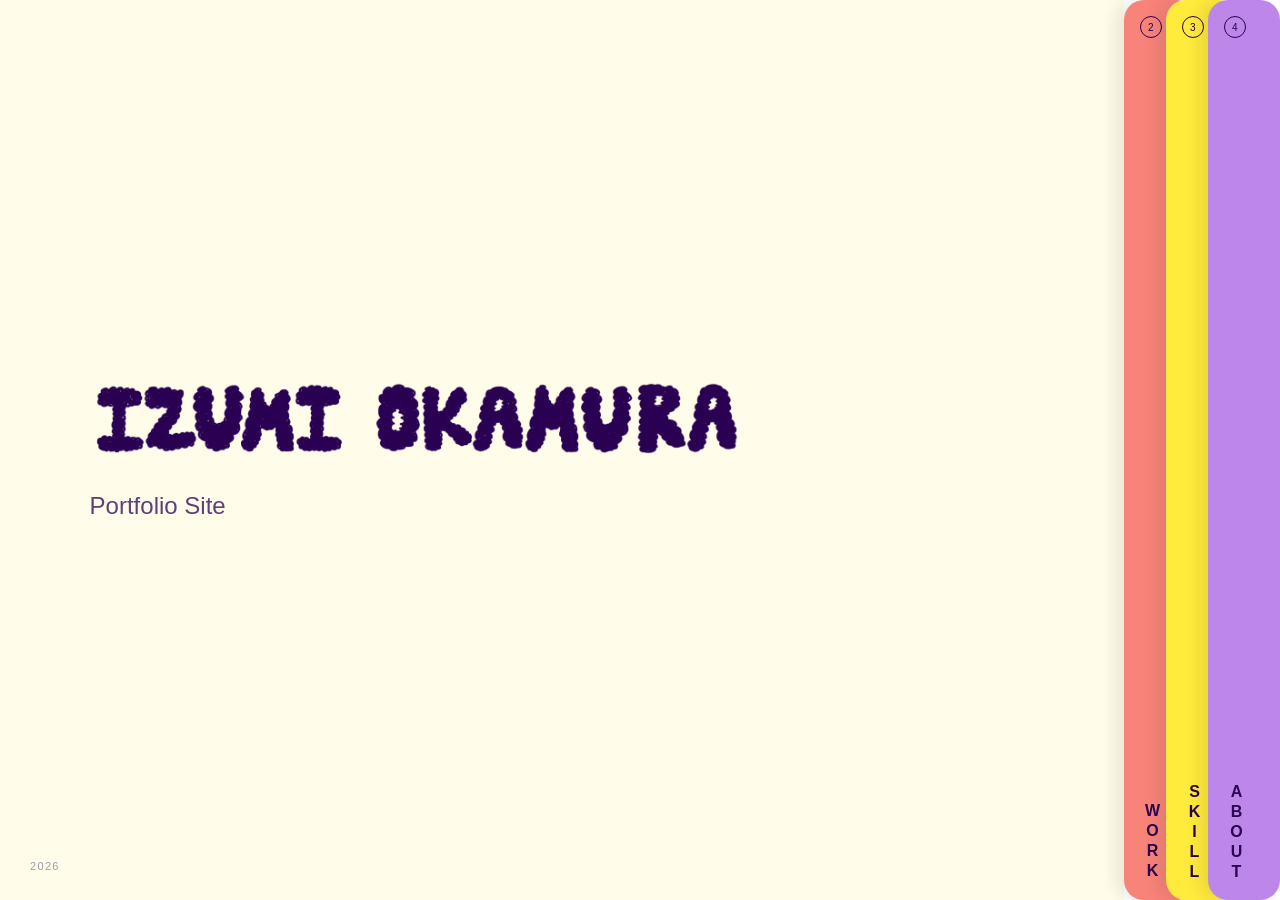
==== commit fb9db228: "iconの追加" ====
--- a/index.html
+++ b/index.html
@@ -5,6 +5,7 @@
   <meta charset="UTF-8">
   <meta name="viewport" content="width=device-width, initial-scale=1.0, viewport-fit=cover">
   <title>IZUMI OKAMURA | PORTFOLIO</title>
+  <link rel="icon" type="image/png" href="images/icon.ico"> 
 <link href="https://fonts.googleapis.com/css2?family=Noto+Sans+JP:wght@400;500;700&display=swap" rel="stylesheet">
   <link rel="stylesheet" href="css/style.css">
   <link rel="stylesheet" href="css/reset.css">
--- a/css/style.css
+++ b/css/style.css
@@ -131,7 +131,7 @@
 }
 
 .hero-logo{
-  max-width: 550px;   
+  max-width: 650px;   
   height: auto;      
   display: block;
 }
@@ -147,7 +147,6 @@
   margin-top: 6px;
   display: inline-flex;
   align-items: center;
-  gap: 10px;
   padding: 12px 26px;
   background: var(--pp);
   color: var(--sumi);
@@ -583,6 +582,11 @@
   opacity: .8;
 }
 
+.works-header img{
+  width: 25%;
+  margin-left: 5%;
+}
+
 /* 小さいカードナビ（TOPの.stackを横並び・小型化したバージョン） */
 .mini-stack {
   display: flex;
@@ -735,7 +739,6 @@
   font-size: 10px;
   letter-spacing: .14em;
   font-weight: 700;
-  color: var(--tone);
   filter: brightness(.7);
 }
 
@@ -782,12 +785,16 @@
 .works-bottom-wrapper {
   display: flex;
   gap: 24px;
-  /* 横並びの間隔 */
+  align-items: stretch; 
 }
 
 .works-side {
   flex: 1;
-  /* 左右で均等に幅を取る */
+ display: flex;  
+}
+
+.works-side .work-card {
+  flex: 1;   
 }
 
 /* ================= レスポンシブ ================= */
@@ -1264,12 +1271,17 @@
 
 .banner-gallery {
   margin-bottom: 24px;
+    grid-template-columns: 1fr; 
 }
 
 .banner-gallery img {
-  width: 100%;
+  width: 60%;
   height: auto;
   box-shadow: 0 1px 0 rgba(38, 38, 38, 0.05);
+}
+
+.banner-gallery img.lb {
+  width: 100%;  
 }
 
 /* ================= コーポレートカラー チップ ================= */
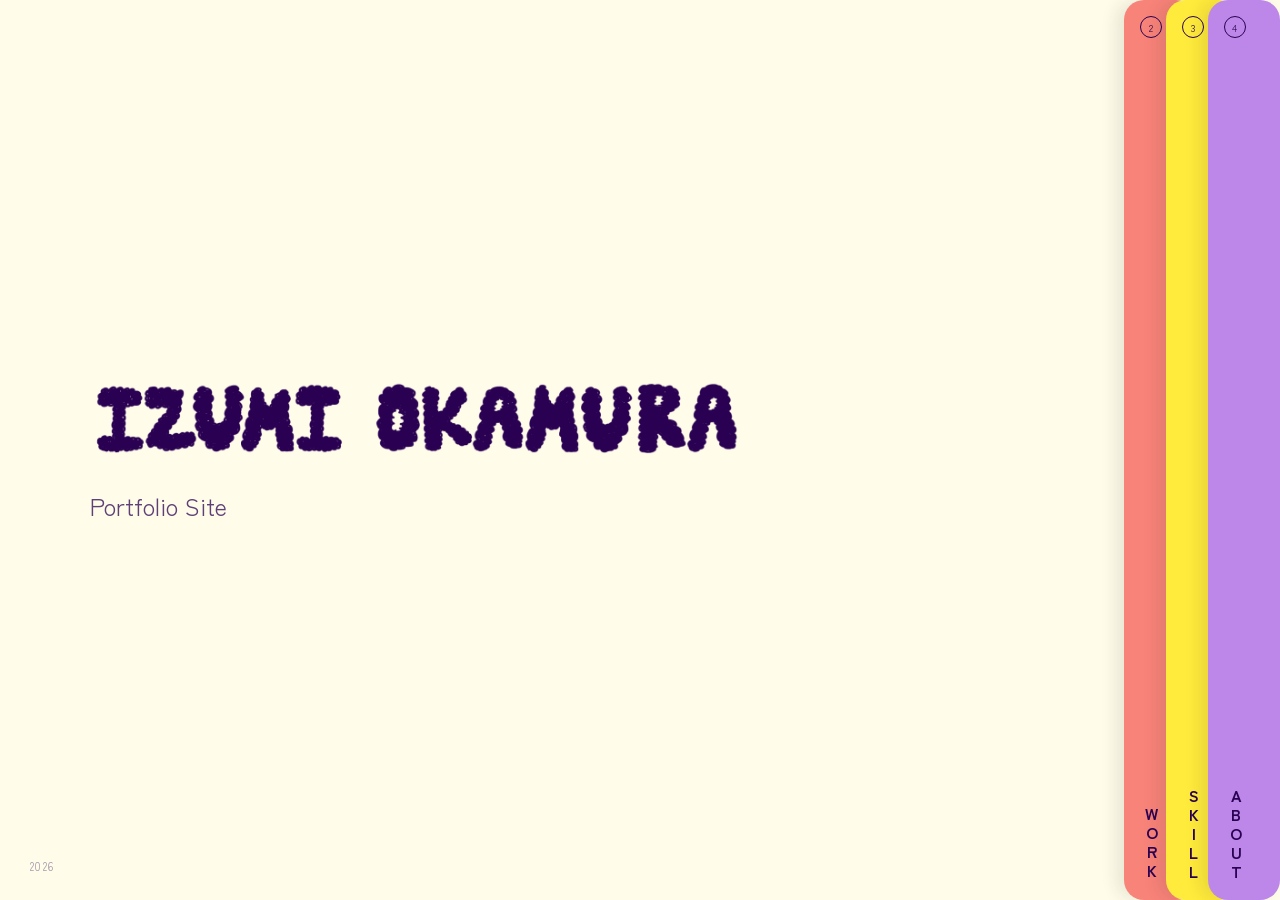
==== commit 47cc6848: "feat: メタディスクリプションを追加 fix: favicon の type 属性とフォント読み込みを修正" ====
--- a/index.html
+++ b/index.html
@@ -4,11 +4,15 @@
 <head>
   <meta charset="UTF-8">
   <meta name="viewport" content="width=device-width, initial-scale=1.0, viewport-fit=cover">
+  <meta name="description" content="IZUMI OKAMURAのポートフォリオサイト。Web制作・デザインの実績を掲載。">
   <title>IZUMI OKAMURA | PORTFOLIO</title>
-  <link rel="icon" type="image/png" href="images/icon.ico"> 
-<link href="https://fonts.googleapis.com/css2?family=Noto+Sans+JP:wght@400;500;700&display=swap" rel="stylesheet">
+  <link rel="icon" type="image/x-icon" href="images/icon.ico">
+  <link rel="preconnect" href="https://fonts.googleapis.com">
+  <link rel="preconnect" href="https://fonts.gstatic.com" crossorigin>
+  <link href="https://fonts.googleapis.com/css2?family=Zen+Kaku+Gothic+New:wght@400;500;700&display=swap"
+    rel="stylesheet">
+  <link rel="stylesheet" href="css/reset.css">
   <link rel="stylesheet" href="css/style.css">
-  <link rel="stylesheet" href="css/reset.css">
 </head>
 
 <body>
@@ -17,7 +21,7 @@
 
     <!-- ① メインカード -->
     <div class="card-main">
-     
+
       <div class="mark"></div>
 
       <div class="hero">
@@ -25,7 +29,7 @@
         <p class="lead">
           Portfolio Site
         </p>
-       
+
       </div>
 
       <div class="year">2026</div>
--- a/css/style.css
+++ b/css/style.css
@@ -20,6 +20,7 @@
   overflow: hidden;
   font-family: "Zen Kaku Gothic New", sans-serif;
   color: var(--sumi);
+  background: #FFFDEA;
 }
 
 .top {
@@ -127,12 +128,12 @@
 }
 
 h1 .accent {
-  color: var(--ai);
-}
-
-.hero-logo{
-  max-width: 650px;   
-  height: auto;      
+  color: var(--sumi);
+}
+
+.hero-logo {
+  max-width: 650px;
+  height: auto;
   display: block;
 }
 
@@ -330,17 +331,6 @@
   }
 }
 
-@media (prefers-reduced-motion: reduce) {
-
-  .card,
-  .card-icon,
-  .card-en,
-  .cta {
-    transition: none;
-    animation: none;
-  }
-}
-
 /* ================= skill================= */
 
 .skill-section {
@@ -435,122 +425,10 @@
   font-size: 13px;
   line-height: 1.9;
   opacity: .75;
-  max-width: 42em;
-}
-
-@media (max-width: 640px) {
-  .skill-section--highlight {
-    padding: 20px;
-  }
-}
-
-/* ---- レスポンシブ：1画面固定を維持しつつ縮小 ---- */
-@media (max-width: 860px) {
-  .top {
-    padding: 14px;
-    gap: 10px;
-  }
-
-  .card-main {
-    padding: 0 6vw;
-    border-radius: 22px;
-  }
-
-  .card {
-    width: 56px;
-    margin-left: -22px;
-    border-radius: 18px;
-  }
-
-  .card:hover,
-  .card:focus-visible {
-    width: 120px;
-  }
-
-  .card-label {
-    font-size: 14px;
-  }
-
-  .card-en {
-    font-size: 16px;
-    left: 46px;
-  }
-
-  .year {
-    display: none;
-  }
-}
-
-@media (max-width: 480px) {
-  .top {
-    padding: 10px;
-    gap: 8px;
-  }
-
-  .card-main {
-    padding: 0 20px;
-    border-radius: 18px;
-  }
-
-  .mark {
-    display: none;
-  }
-
-  .card-index {
-    font-size: 10px;
-  }
-
-  .lead {
-    font-size: 12px;
-  }
-
-  .cta {
-    padding: 10px 20px;
-    font-size: 12px;
-  }
-
-  .card {
-    width: 44px;
-    margin-left: -18px;
-    border-radius: 14px;
-  }
-
-  .card:hover,
-  .card:focus-visible {
-    width: 98px;
-  }
-
-  .card-num {
-    width: 18px;
-    height: 18px;
-    font-size: 9px;
-  }
-
-  .card-jp {
-    display: none;
-  }
-
-  .card-label {
-    font-size: 12px;
-    bottom: 14px;
-    left: 12px;
-  }
-
-  .card-icon {
-    width: 26px;
-    height: 26px;
-    right: 12px;
-    bottom: 12px;
-  }
-
-  .card-en {
-    font-size: 13px;
-    left: 38px;
-    bottom: 15px;
-  }
-}
-
-/* works.css: WORKページ専用。style.css の共通トークン(--kinari等)を前提にしてます */
+  max-width: 60em;
+}
+
+/* works.css: WORKページ専用 */
 html.works-page,
 body.works-body {
   height: auto;
@@ -582,12 +460,12 @@
   opacity: .8;
 }
 
-.works-header img{
+.works-header img {
   width: 25%;
   margin-left: 5%;
 }
 
-/* 小さいカードナビ（TOPの.stackを横並び・小型化したバージョン） */
+/* 小さいカードナビ */
 .mini-stack {
   display: flex;
   gap: 6px;
@@ -617,7 +495,7 @@
 .mini-card.is-current {
   opacity: 1;
   background: white;
-  color: var(--kinari);
+  color: var(--sumi);
 }
 
 .mini-num {
@@ -669,7 +547,7 @@
   content: "";
   width: 24px;
   height: 1px;
-  background: var(--yellow); 
+  background: var(--yellow);
 }
 
 .works-intro h1 {
@@ -695,7 +573,7 @@
 
 
 .work-card {
-  --tone: var(--ai);
+  --tone: var(--sumi);
   position: relative;
   display: flex;
   flex-direction: column;
@@ -722,10 +600,6 @@
 
 .work-thumb img {
   height: 100%;
-  /* width: 100%;
-     height: 100%;
-     object-fit: cover;  
-     object-position: top;   */
 }
 
 .work-body {
@@ -785,35 +659,20 @@
 .works-bottom-wrapper {
   display: flex;
   gap: 24px;
-  align-items: stretch; 
+  align-items: stretch;
 }
 
 .works-side {
   flex: 1;
- display: flex;  
+  display: flex;
 }
 
 .works-side .work-card {
-  flex: 1;   
-}
-
-/* ================= レスポンシブ ================= */
-@media (max-width: 700px) {
-  .detail-main {
-    padding: 28px 18px 80px;
-  }
-
-  .detail-hero {
-    padding: 32px 24px;
-  }
-
-  .detail-grid {
-    grid-template-columns: 1fr;
-    gap: 24px;
-  }
-}
-
-/* work-detail.css: 作品詳細ページ専用。style.css / works.css の後に読み込む前提 */
+  flex: 1;
+}
+
+
+/* work-detail.css: 作品詳細ページ専用 */
 
 .detail-main {
   max-width: 900px;
@@ -846,8 +705,8 @@
 
 /* ================= ヒーロー ================= */
 .detail-hero {
-  --tone: var(--ai);
-  color: var(--kinari);
+  --tone: var(--sumi);
+  color: var(--sumi);
   border-radius: 24px;
   margin-bottom: 40px;
 }
@@ -929,7 +788,7 @@
 }
 
 .link-list a {
-  font-size: 12.5px;
+  font-size: 15px;
   color: var(--sumi);
   text-decoration: underline;
   text-underline-offset: 3px;
@@ -951,7 +810,7 @@
 }
 
 .gallery-item {
-  --tone: var(--ai);
+  --tone: var(--sumi);
   height: 400px;
   opacity: .85;
 }
@@ -1025,15 +884,7 @@
   font-size: 14px;
 }
 
-/* about.css: ABOUTページ専用。style.css / works.css の後に読み込む前提 */
-
-.about-main {
-  max-width: 900px;
-  margin: 0 auto;
-  padding: 0 32px 100px;
-}
-
-/* ================= ヒーロー：大きな縦書き watermark が一点だけの主張要素 ================= */
+/* ================= ヒーロー================= */
 .about-hero {
   position: relative;
   padding: 72px 0 56px;
@@ -1126,36 +977,6 @@
   border: 1px solid currentColor;
   border-radius: 999px;
   padding: 3px 10px;
-}
-
-/* ================= プロフィール定義リスト ================= */
-.about-meta {
-  display: grid;
-  grid-template-columns: 140px 1fr;
-  row-gap: 18px;
-  column-gap: 24px;
-}
-
-.about-meta>div {
-  display: contents;
-}
-
-.about-meta dt {
-  font-size: 12px;
-  letter-spacing: .08em;
-  opacity: .5;
-  padding-top: 2px;
-}
-
-.about-meta dd {
-  font-size: 13.5px;
-  line-height: 1.8;
-}
-
-.about-meta a {
-  color: var(--sumi);
-  text-decoration: underline;
-  text-underline-offset: 3px;
 }
 
 /* ================= タイムライン ================= */
@@ -1182,7 +1003,7 @@
   width: 10px;
   height: 10px;
   border-radius: 50%;
-  background: var(--ai);
+  background: var(--sumi);
 }
 
 .timeline-year {
@@ -1200,52 +1021,10 @@
   max-width: 42em;
 }
 
-/* ================= 大事にしていること ================= */
-.value-grid {
-  display: grid;
-  grid-template-columns: repeat(auto-fit, minmax(220px, 1fr));
-  gap: 18px;
-}
-
-.value-card {
-  background: var(--kinari);
-  border-radius: 16px;
-  padding: 22px 22px 24px;
-  box-shadow: 0 1px 0 rgba(38, 38, 38, 0.05);
-}
-
-.value-title {
-  display: block;
-  font-family: "Zen Kaku Gothic New", sans-serif;
-  font-weight: 700;
-  font-size: 15px;
-  margin-bottom: 10px;
-}
-
-.value-card p {
-  font-size: 12.5px;
-  line-height: 1.85;
-  opacity: .7;
-}
-
-/* ================= CTA ================= */
-.about-cta {
-  text-align: center;
-  padding: 48px 24px;
-  border-top: 1px solid rgba(38, 38, 38, 0.1);
-}
-
-.about-cta p {
-  font-size: 13px;
-  opacity: .7;
-  margin-bottom: 18px;
-}
-
-
 
 /* ================= バナー詳細ページ：variant セクション ================= */
 .banner-variant {
-  --tone: var(--ai);
+  --tone: var(--sumi);
   border-left: 3px solid var(--tone);
   padding-left: 22px;
 }
@@ -1264,14 +1043,13 @@
   height: 24px;
   border-radius: 50%;
   background: var(--tone);
-  color: var(--kinari);
   font-size: 12px;
   font-weight: 700;
 }
 
 .banner-gallery {
   margin-bottom: 24px;
-    grid-template-columns: 1fr; 
+  grid-template-columns: 1fr;
 }
 
 .banner-gallery img {
@@ -1281,7 +1059,7 @@
 }
 
 .banner-gallery img.lb {
-  width: 100%;  
+  width: 100%;
 }
 
 /* ================= コーポレートカラー チップ ================= */
@@ -1306,80 +1084,8 @@
   vertical-align: middle;
 }
 
-/* ================= レスポンシブ ================= */
-@media (max-width: 700px) {
-  .detail-main {
-    padding: 28px 18px 80px;
-  }
-
-  .detail-hero {
-    padding: 32px 24px;
-  }
-
-  .detail-grid {
-    grid-template-columns: 1fr;
-    gap: 24px;
-  }
-
-  .banner-variant {
-    padding-left: 16px;
-  }
-}
-
-
-
-/* ================= レスポンシブ ================= */
-@media (max-width: 700px) {
-  .detail-main {
-    padding: 28px 18px 80px;
-  }
-
-  .detail-hero {
-    padding: 32px 24px;
-  }
-
-  .detail-grid {
-    grid-template-columns: 1fr;
-    gap: 24px;
-  }
-
-  .banner-variant {
-    padding-left: 16px;
-  }
-}
-
-
-
-
-
-
-/* ================= レスポンシブ ================= */
-@media (max-width: 700px) {
-  .about-main {
-    padding: 0 18px 80px;
-  }
-
-  .about-hero {
-    padding: 48px 0 40px;
-  }
-
-  .about-watermark {
-    font-size: 160px;
-  }
-
-  .about-meta {
-    grid-template-columns: 1fr;
-    row-gap: 6px;
-  }
-
-  .about-meta dt {
-    opacity: .45;
-    margin-top: 10px;
-  }
-}
-
-
-/* about.css: ABOUTページ専用。style.css / works.css の後に読み込む前提 */
+
+/* about.css: ABOUTページ*/
 
 .about-main {
   max-width: 960px;
@@ -1404,13 +1110,15 @@
   overflow: hidden;
 }
 
+.resume-photo {
+  grid-area: photo;
+}
+
 .resume-photo img {
-  grid-area: photo;
   width: 200px;
   border-radius: 20px;
-  display: flex;
-  align-items: center;
-  justify-content: center;
+  object-fit: cover;
+  display: block;
 }
 
 .resume-identity {
@@ -1483,6 +1191,11 @@
   font-size: 12.5px;
 }
 
+.resume-list div.resume-list-stack {
+  flex-direction: column;  
+  gap: 6px;  
+}
+
 .resume-list dt {
   flex: 0 0 auto;
   opacity: .5;
@@ -1521,34 +1234,8 @@
 .resume-skill .skill-bar span[style] {
   display: block;
   height: 100%;
-  background: var(--ai);
+  background: var(--sumi);
   border-radius: inherit;
-}
-
-/* ================= セクション共通 ================= */
-.about-section {
-  margin-bottom: 56px;
-}
-
-.about-section h2 {
-  display: flex;
-  align-items: center;
-  gap: 12px;
-  font-family: "Zen Kaku Gothic New", sans-serif;
-  font-weight: 700;
-  font-size: 20px;
-  margin-bottom: 24px;
-}
-
-.about-num {
-  font-family: "Zen Kaku Gothic New", sans-serif;
-  font-size: 11px;
-  font-weight: 700;
-  letter-spacing: .1em;
-  opacity: .4;
-  border: 1px solid currentColor;
-  border-radius: 999px;
-  padding: 3px 10px;
 }
 
 /* ================= プロフィール定義リスト ================= */
@@ -1581,75 +1268,6 @@
   text-underline-offset: 3px;
 }
 
-/* ================= タイムライン ================= */
-.timeline {
-  position: relative;
-  list-style: none;
-  padding-left: 22px;
-  border-left: 1px solid rgba(38, 38, 38, 0.14);
-}
-
-.timeline li {
-  position: relative;
-  padding-bottom: 30px;
-}
-
-.timeline li:last-child {
-  padding-bottom: 0;
-}
-
-.timeline-dot {
-  position: absolute;
-  left: -27px;
-  top: 4px;
-  width: 10px;
-  height: 10px;
-  border-radius: 50%;
-  background: var(--ai);
-}
-
-.timeline-year {
-  display: block;
-  font-family: "Zen Kaku Gothic New", sans-serif;
-  font-weight: 700;
-  font-size: 14px;
-  margin-bottom: 6px;
-}
-
-.timeline p {
-  font-size: 13px;
-  line-height: 1.85;
-  opacity: .75;
-  max-width: 42em;
-}
-
-/* ================= 大事にしていること ================= */
-.value-grid {
-  display: grid;
-  grid-template-columns: repeat(auto-fit, minmax(220px, 1fr));
-  gap: 18px;
-}
-
-.value-card {
-  background: var(--kinari);
-  border-radius: 16px;
-  padding: 22px 22px 24px;
-  box-shadow: 0 1px 0 rgba(38, 38, 38, 0.05);
-}
-
-.value-title {
-  display: block;
-  font-family: "Zen Kaku Gothic New", sans-serif;
-  font-weight: 700;
-  font-size: 15px;
-  margin-bottom: 10px;
-}
-
-.value-card p {
-  font-size: 12.5px;
-  line-height: 1.85;
-  opacity: .7;
-}
 
 /* ================= CTA ================= */
 .about-cta {
@@ -1664,10 +1282,86 @@
   margin-bottom: 18px;
 }
 
-/* ================= レスポンシブ ================= */
-@media (max-width: 700px) {
+@media (max-width: 768px) {
+
+  /* ---- TOPページ ---- */
+  .top {
+    padding: 14px;
+    gap: 10px;
+  }
+
+  .card-main {
+    padding: 0 6vw;
+    border-radius: 22px;
+  }
+
+  .card {
+    width: 56px;
+    margin-left: -22px;
+    border-radius: 18px;
+  }
+
+  .card:hover,
+  .card:focus-visible {
+    width: 120px;
+  }
+
+  .card-label {
+    font-size: 14px;
+  }
+
+  .card-en {
+    font-size: 16px;
+    left: 46px;
+  }
+
+  .year {
+    display: none;
+  }
+
+  .skill-section--highlight {
+    padding: 20px;
+  }
+
+  /* ---- WORK詳細ページ ---- */
+  .detail-main {
+    padding: 28px 18px 80px;
+  }
+
+  .detail-hero {
+    padding: 32px 24px;
+  }
+
+  .detail-grid {
+    grid-template-columns: 1fr;
+    gap: 24px;
+  }
+
+  .banner-variant {
+    padding-left: 16px;
+  }
+
+  /* ---- ABOUTページ ---- */
   .about-main {
     padding: 32px 18px 80px;
+  }
+
+  .about-hero {
+    padding: 48px 0 40px;
+  }
+
+  .about-watermark {
+    font-size: 160px;
+  }
+
+  .about-meta {
+    grid-template-columns: 1fr;
+    row-gap: 6px;
+  }
+
+  .about-meta dt {
+    opacity: .45;
+    margin-top: 10px;
   }
 
   .resume-card {
@@ -1679,10 +1373,6 @@
     padding: 32px 24px;
   }
 
-  .about-watermark {
-    font-size: 140px;
-  }
-
   .resume-photo {
     width: 100px;
     height: 100px;
@@ -1693,25 +1383,79 @@
     grid-template-columns: 1fr;
     gap: 28px;
   }
-
-  .about-meta {
-    grid-template-columns: 1fr;
-    row-gap: 6px;
-  }
-
-  .about-meta dt {
-    opacity: .45;
-    margin-top: 10px;
-  }
-}
-
-
-
-
-
-
-/* ---- レスポンシブ ---- */
-@media (max-width: 640px) {
+}
+
+@media (max-width: 440px) {
+
+  /* ---- TOPページ ---- */
+  .top {
+    padding: 10px;
+    gap: 8px;
+  }
+
+  .card-main {
+    padding: 0 20px;
+    border-radius: 18px;
+  }
+
+  .mark {
+    display: none;
+  }
+
+  .card-index {
+    font-size: 10px;
+  }
+
+  .lead {
+    font-size: 12px;
+  }
+
+  .cta {
+    padding: 10px 20px;
+    font-size: 12px;
+  }
+
+  .card {
+    width: 44px;
+    margin-left: -18px;
+    border-radius: 14px;
+  }
+
+  .card:hover,
+  .card:focus-visible {
+    width: 98px;
+  }
+
+  .card-num {
+    width: 18px;
+    height: 18px;
+    font-size: 9px;
+  }
+
+  .card-jp {
+    display: none;
+  }
+
+  .card-label {
+    font-size: 12px;
+    bottom: 14px;
+    left: 12px;
+  }
+
+  .card-icon {
+    width: 26px;
+    height: 26px;
+    right: 12px;
+    bottom: 12px;
+  }
+
+  .card-en {
+    font-size: 13px;
+    left: 38px;
+    bottom: 15px;
+  }
+
+  /* ---- WORKページ（ヘッダー・一覧） ---- */
   .works-header {
     padding: 14px 18px;
     flex-wrap: wrap;
